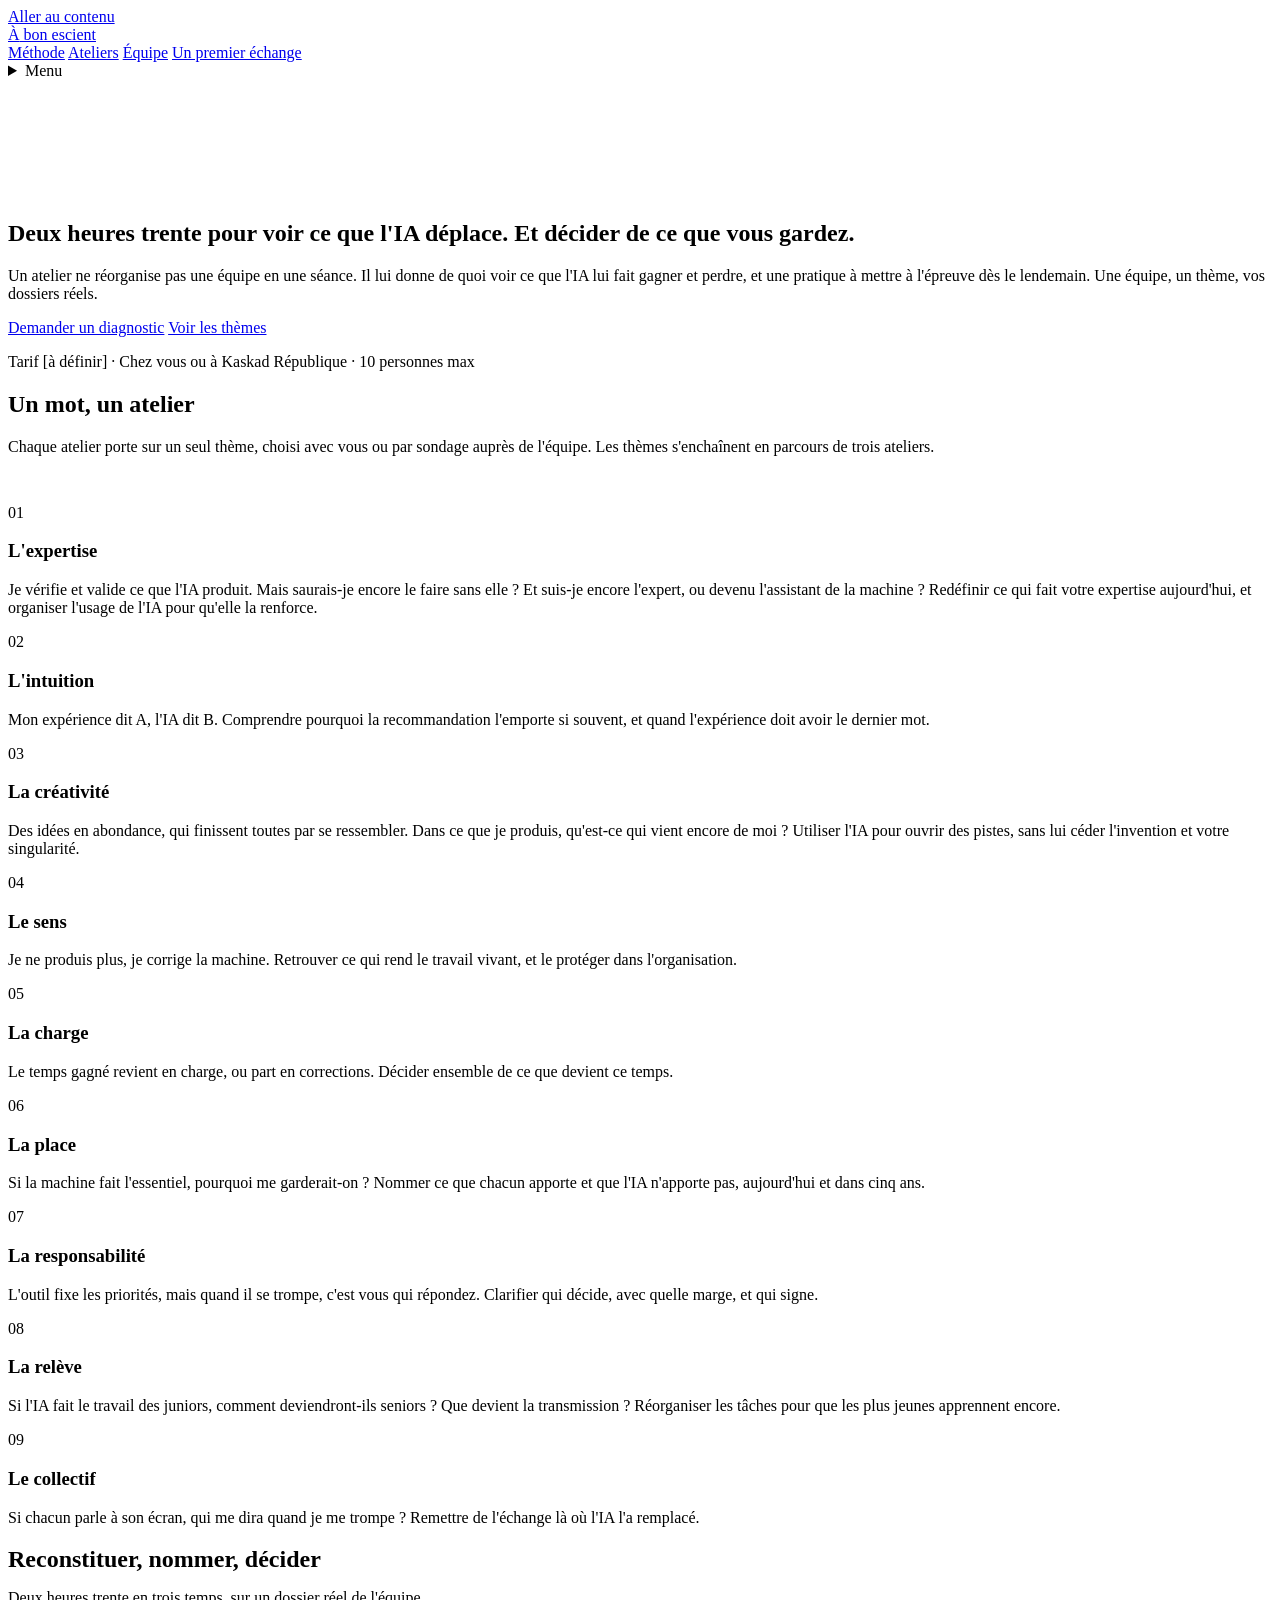
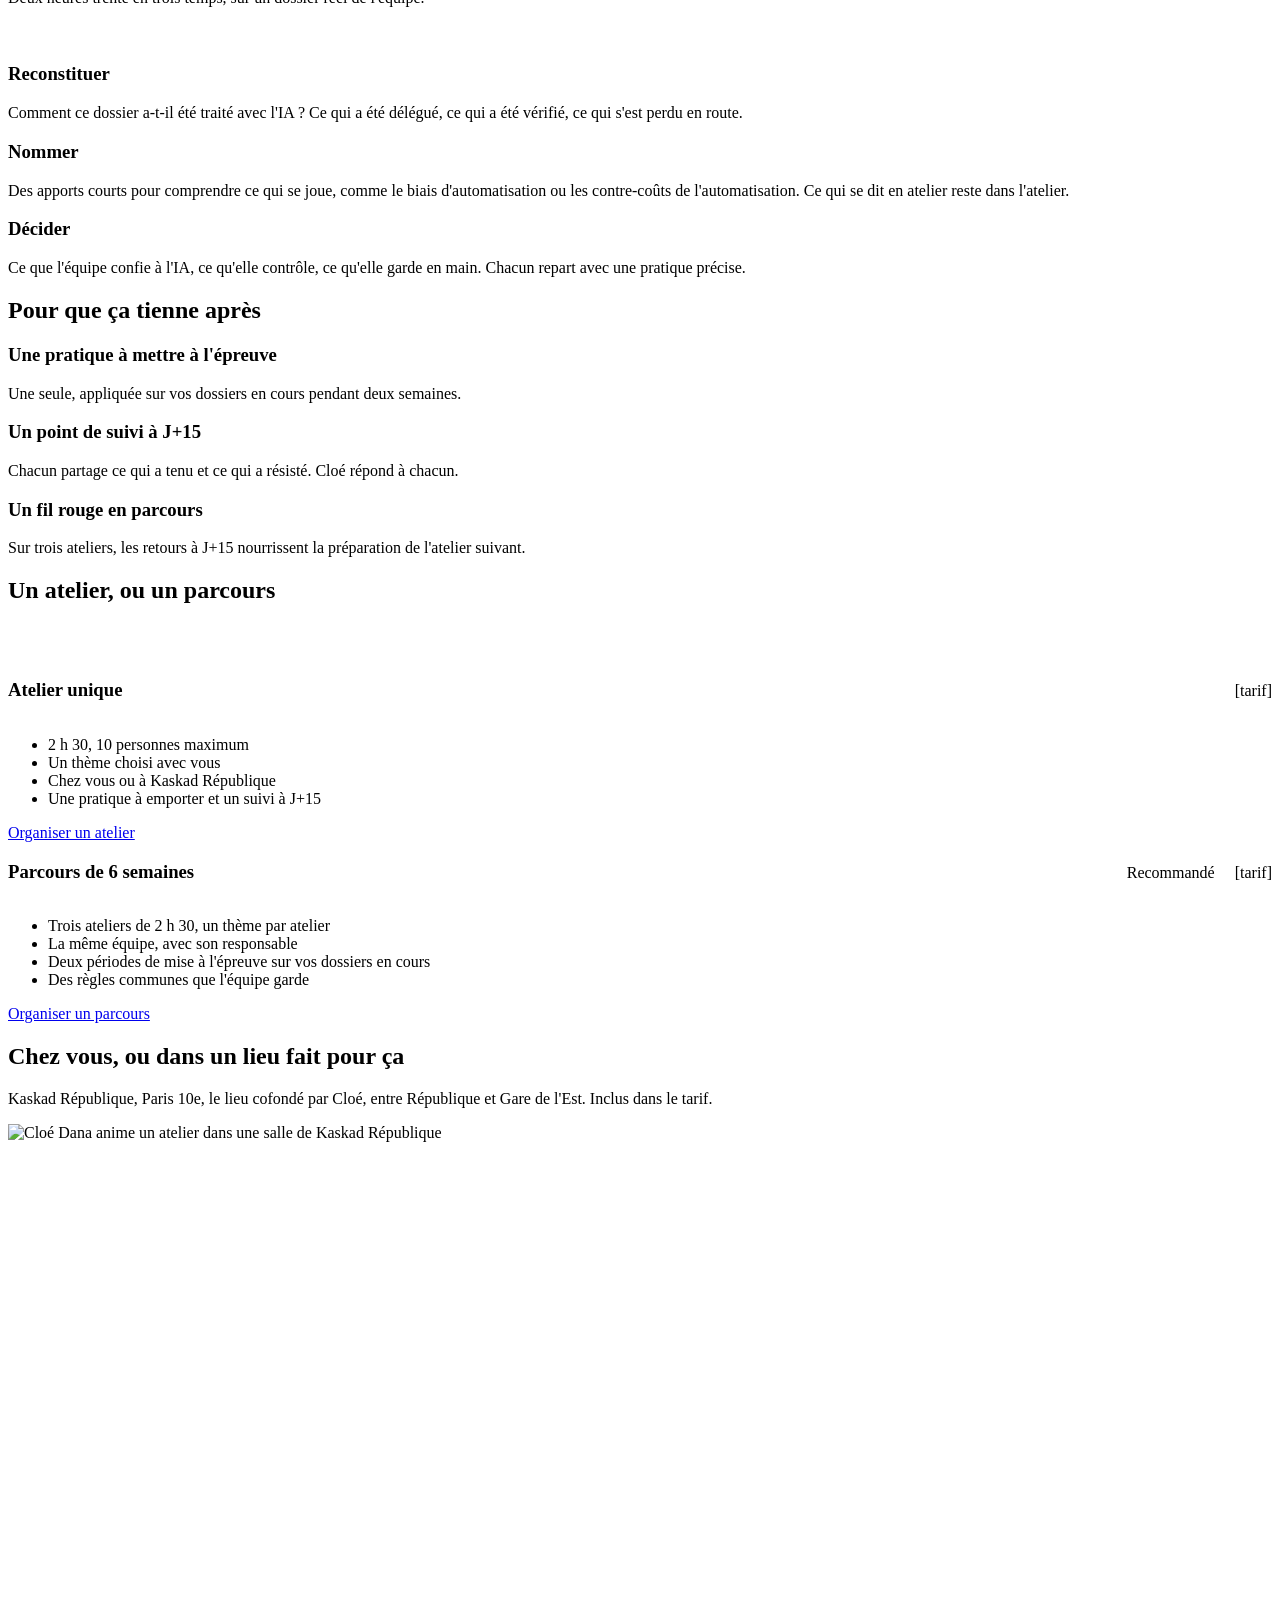
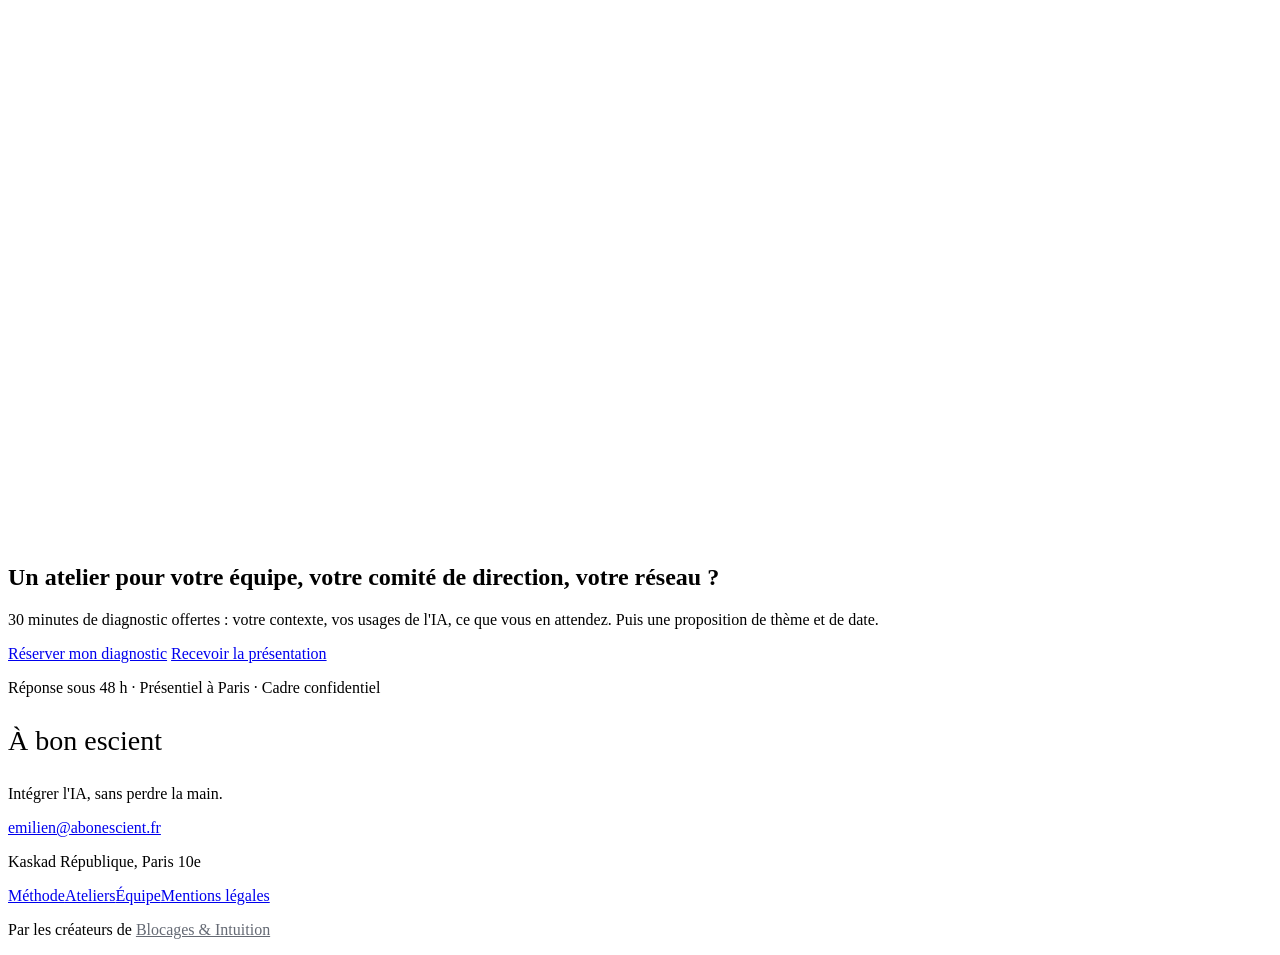
==== abonescient-site 2/ateliers.html @ 1562bb24 "Add files via upload" ====
<!doctype html>
<html lang="fr">
<head>
<meta charset="utf-8">
<meta name="viewport" content="width=device-width, initial-scale=1">
<title>Ateliers IA pour équipes · À bon escient</title>
<meta name="description" content="Ateliers de 2 h 30 pour voir ce que l'IA déplace dans le travail d'une équipe et décider de ce qu'elle garde. Neuf thèmes, en atelier unique ou en parcours de six semaines, à Paris.">
<link rel="canonical" href="https://abonescient.fr/ateliers">
<meta property="og:type" content="website">
<meta property="og:locale" content="fr_FR">
<meta property="og:site_name" content="À bon escient">
<meta property="og:title" content="Ateliers IA pour équipes · À bon escient">
<meta property="og:description" content="Ateliers de 2 h 30 pour voir ce que l'IA déplace dans le travail d'une équipe et décider de ce qu'elle garde. Neuf thèmes, en atelier unique ou en parcours de six semaines, à Paris.">
<meta property="og:url" content="https://abonescient.fr/ateliers">
<meta property="og:image" content="https://abonescient.fr/og.jpg">
<meta property="og:image:width" content="1200">
<meta property="og:image:height" content="630">
<meta name="twitter:card" content="summary_large_image">
<meta name="twitter:title" content="Ateliers IA pour équipes · À bon escient">
<meta name="twitter:description" content="Ateliers de 2 h 30 pour voir ce que l'IA déplace dans le travail d'une équipe et décider de ce qu'elle garde. Neuf thèmes, en atelier unique ou en parcours de six semaines, à Paris.">
<meta name="twitter:image" content="https://abonescient.fr/og.jpg">
<meta name="theme-color" content="#F4F1EA">
<link rel="icon" href="/favicon.svg" type="image/svg+xml">
<link rel="preload" href="/fonts/fraunces-latin-400-normal.woff2" as="font" type="font/woff2" crossorigin>
<link rel="stylesheet" href="/styles.css">
<script>if(!(window.matchMedia&&matchMedia('(prefers-reduced-motion: reduce)').matches)&&'IntersectionObserver' in window)document.documentElement.classList.add('js');</script>
<script src="/main.js" defer></script>
<!-- Google Analytics 4 : décommenter et remplacer G-XXXXXXX par l'ID [à définir]
<script async src="https://www.googletagmanager.com/gtag/js?id=G-XXXXXXX"></script>
<script>window.dataLayer=window.dataLayer||[];function gtag(){dataLayer.push(arguments);}gtag('js',new Date());gtag('config','G-XXXXXXX');</script>
-->
<script type="application/ld+json">
{
 "@context": "https://schema.org",
 "@graph": [
  {
   "@type": "Service",
   "name": "Accompagnement à l'intégration de l'IA pour dirigeants et équipes",
   "provider": {
    "@id": "https://abonescient.fr/#org"
   },
   "areaServed": "FR",
   "description": "Ateliers d'équipe et coaching individuel de dirigeants pour intégrer l'IA activité par activité, sans perdre expertise, jugement ni sens du travail.",
   "serviceType": "Accompagnement, ateliers, coaching de dirigeants"
  }
 ]
}
</script>
</head>
<body>
<a class="skip" href="#contenu">Aller au contenu</a>
<header class="nav">
<div class="w">
<a class="logo" href="/" aria-label="À bon escient, accueil"><span>À</span> bon escient</a>
<nav class="menu" aria-label="Navigation principale">
<a href="/methode">Méthode</a>
<a class="on" href="/ateliers" aria-current="page">Ateliers</a>
<a href="/equipe">Équipe</a>
<a class="btn" href="/contact">Un premier échange</a>
</nav>
<details class="burger">
<summary aria-label="Ouvrir le menu">Menu</summary>
<nav aria-label="Navigation mobile">
<a href="/methode">Méthode</a>
<a href="/ateliers">Ateliers</a>
<a href="/equipe">Équipe</a>
<a href="/contact">Un premier échange</a>
</nav>
</details>
</div>
</header>

<main id="contenu">

<section class="sec" style="padding-top: 120px">
<div class="w grid">
<div class="c9 stack" style="gap: 32px">
<h1 class="h1 rv">Deux heures trente pour voir ce que l'IA déplace. Et décider de ce que vous gardez.</h1>
<p class="chap rv" style="transition-delay: 80ms">Un atelier ne réorganise pas une équipe en une séance. Il lui donne de quoi voir ce que l'IA lui fait gagner et perdre, et une pratique à mettre à l'épreuve dès le lendemain. Une équipe, un thème, vos dossiers réels.</p>
<div class="btns rv" style="transition-delay: 160ms">
<a class="btn" href="/contact">Demander un diagnostic</a>
<a class="btn2" href="#themes">Voir les thèmes</a>
</div>
<p class="lab rv" style="transition-delay: 240ms">Tarif [à définir] · Chez vous ou à Kaskad République · 10 personnes max</p>
</div>
</div>
</section>

<section class="sec" id="themes" style="padding-top: 0">
<div class="w">
<div class="grid" style="margin-bottom: 48px">
<div class="c5"><h2 class="h2 rv">Un mot, un atelier</h2></div>
<div class="c7"><p class="rv">Chaque atelier porte sur un seul thème, choisi avec vous ou par sondage auprès de l'équipe. Les thèmes s'enchaînent en parcours de trois ateliers.</p></div>
</div>
<div>
<div class="theme rv"><div class="num">01</div><h3 class="h3">L'expertise</h3><p>Je vérifie et valide ce que l'IA produit. Mais saurais-je encore le faire sans elle ? Et suis-je encore l'expert, ou devenu l'assistant de la machine ? Redéfinir ce qui fait votre expertise aujourd'hui, et organiser l'usage de l'IA pour qu'elle la renforce.</p></div>
<div class="theme rv"><div class="num">02</div><h3 class="h3">L'intuition</h3><p>Mon expérience dit A, l'IA dit B. Comprendre pourquoi la recommandation l'emporte si souvent, et quand l'expérience doit avoir le dernier mot.</p></div>
<div class="theme rv"><div class="num">03</div><h3 class="h3">La créativité</h3><p>Des idées en abondance, qui finissent toutes par se ressembler. Dans ce que je produis, qu'est-ce qui vient encore de moi ? Utiliser l'IA pour ouvrir des pistes, sans lui céder l'invention et votre singularité.</p></div>
<div class="theme rv"><div class="num">04</div><h3 class="h3">Le sens</h3><p>Je ne produis plus, je corrige la machine. Retrouver ce qui rend le travail vivant, et le protéger dans l'organisation.</p></div>
<div class="theme rv"><div class="num">05</div><h3 class="h3">La charge</h3><p>Le temps gagné revient en charge, ou part en corrections. Décider ensemble de ce que devient ce temps.</p></div>
<div class="theme rv"><div class="num">06</div><h3 class="h3">La place</h3><p>Si la machine fait l'essentiel, pourquoi me garderait-on ? Nommer ce que chacun apporte et que l'IA n'apporte pas, aujourd'hui et dans cinq ans.</p></div>
<div class="theme rv"><div class="num">07</div><h3 class="h3">La responsabilité</h3><p>L'outil fixe les priorités, mais quand il se trompe, c'est vous qui répondez. Clarifier qui décide, avec quelle marge, et qui signe.</p></div>
<div class="theme rv"><div class="num">08</div><h3 class="h3">La relève</h3><p>Si l'IA fait le travail des juniors, comment deviendront-ils seniors ? Que devient la transmission ? Réorganiser les tâches pour que les plus jeunes apprennent encore.</p></div>
<div class="theme rv"><div class="num">09</div><h3 class="h3">Le collectif</h3><p>Si chacun parle à son écran, qui me dira quand je me trompe ? Remettre de l'échange là où l'IA l'a remplacé.</p></div>
</div>
</div>
</section>

<section class="sec" style="padding-top: 0">
<div class="w">
<h2 class="h2 rv" style="margin-bottom: 16px">Reconstituer, nommer, décider</h2>
<p class="chap rv" style="margin-bottom: 56px">Deux heures trente en trois temps, sur un dossier réel de l'équipe.</p>
<div class="cols3">
<div class="stack rv" style="gap: 16px"><h3 class="h3">Reconstituer</h3><p>Comment ce dossier a-t-il été traité avec l'IA ? Ce qui a été délégué, ce qui a été vérifié, ce qui s'est perdu en route.</p></div>
<div class="stack rv" style="gap: 16px; transition-delay: 80ms"><h3 class="h3">Nommer</h3><p>Des apports courts pour comprendre ce qui se joue, comme le biais d'automatisation ou les contre-coûts de l'automatisation. Ce qui se dit en atelier reste dans l'atelier.</p></div>
<div class="stack rv" style="gap: 16px; transition-delay: 160ms"><h3 class="h3">Décider</h3><p>Ce que l'équipe confie à l'IA, ce qu'elle contrôle, ce qu'elle garde en main. Chacun repart avec une pratique précise.</p></div>
</div>
</div>
</section>

<section class="sec" style="padding-top: 0">
<div class="w grid">
<div class="c4"><h2 class="h2 rv">Pour que ça tienne après</h2></div>
<div class="c8">
<div class="row t rv" style="grid-template-columns: 260px minmax(0,1fr)"><h3 class="h3">Une pratique à mettre à l'épreuve</h3><p>Une seule, appliquée sur vos dossiers en cours pendant deux semaines.</p></div>
<div class="row t rv" style="grid-template-columns: 260px minmax(0,1fr); transition-delay: 80ms"><h3 class="h3">Un point de suivi à J+15</h3><p>Chacun partage ce qui a tenu et ce qui a résisté. Cloé répond à chacun.</p></div>
<div class="row t rv" style="grid-template-columns: 260px minmax(0,1fr); transition-delay: 160ms"><h3 class="h3">Un fil rouge en parcours</h3><p>Sur trois ateliers, les retours à J+15 nourrissent la préparation de l'atelier suivant.</p></div>
</div>
</div>
</section>

<section class="sec" style="padding-top: 0">
<div class="w">
<h2 class="h2 rv" style="margin-bottom: 56px">Un atelier, ou un parcours</h2>
<div class="vsplit">
<div class="offer stack rv">
<div style="display: flex; justify-content: space-between; align-items: baseline; gap: 16px; flex-wrap: wrap"><h3 class="h3">Atelier unique</h3><p class="lab">[tarif]</p></div>
<ul>
<li>2 h 30, 10 personnes maximum</li>
<li>Un thème choisi avec vous</li>
<li>Chez vous ou à Kaskad République</li>
<li>Une pratique à emporter et un suivi à J+15</li>
</ul>
<div><a class="btn2" href="/contact">Organiser un atelier</a></div>
</div>
<div class="vline"></div>
<div class="offer stack rv" style="transition-delay: 80ms">
<div style="display: flex; justify-content: space-between; align-items: baseline; gap: 16px; flex-wrap: wrap"><h3 class="h3">Parcours de 6 semaines</h3><div style="display: flex; gap: 20px; align-items: baseline"><span class="reco">Recommandé</span><p class="lab">[tarif]</p></div></div>
<ul>
<li>Trois ateliers de 2 h 30, un thème par atelier</li>
<li>La même équipe, avec son responsable</li>
<li>Deux périodes de mise à l'épreuve sur vos dossiers en cours</li>
<li>Des règles communes que l'équipe garde</li>
</ul>
<div><a class="btn" href="/contact">Organiser un parcours</a></div>
</div>
</div>
</div>
</section>

<section class="sec" style="padding-top: 0">
<div class="w grid" style="align-items: center">
<div class="c5 stack">
<h2 class="h2 rv">Chez vous, ou dans un lieu fait pour ça</h2>
<p class="rv">Kaskad République, Paris 10e, le lieu cofondé par Cloé, entre République et Gare de l'Est. Inclus dans le tarif.</p>
</div>
<div class="c7"><img class="ph rv" src="/photos/atelier-cloe-22.jpg" alt="Cloé Dana anime un atelier dans une salle de Kaskad République" width="1020" height="1360" loading="lazy" style="display: block; object-fit: cover; height: auto; aspect-ratio: 1 / 1; object-position: 50% 62%"></div>
</div>
</section>

<section class="sec cta">
<div class="w grid">
<div class="c8 stack">
<h2 class="h2 rv">Un atelier pour votre équipe, votre comité de direction, votre réseau ?</h2>
<p class="rv">30 minutes de diagnostic offertes : votre contexte, vos usages de l'IA, ce que vous en attendez. Puis une proposition de thème et de date.</p>
<div class="btns rv">
<a class="btn" href="[URL de prise de rendez-vous, Google Calendar]">Réserver mon diagnostic</a>
<a class="btn2" href="mailto:emilien@abonescient.fr?subject=Pr%C3%A9sentation%20%C3%80%20bon%20escient">Recevoir la présentation</a>
</div>
<p class="lab">Réponse sous 48 h · Présentiel à Paris · Cadre confidentiel</p>
</div>
</div>
</section>

</main>

<footer class="foot">
<div class="w grid">
<div class="c5 stack" style="gap: 8px">
<p class="logo" style="font-size: 28px" aria-hidden="false"><span>À</span> bon escient</p>
<p class="small">Intégrer l'IA, sans perdre la main.</p>
</div>
<div class="c7 stack" style="gap: 16px">
<p><a href="mailto:emilien@abonescient.fr">emilien@abonescient.fr</a></p>
<p class="small">Kaskad République, Paris 10e</p>
<nav class="flinks" aria-label="Pied de page"><a href="/methode">Méthode</a><a href="/ateliers">Ateliers</a><a href="/equipe">Équipe</a><a href="/mentions-legales">Mentions légales</a></nav>
<p class="lab" style="margin-top: 16px">Par les créateurs de <a href="https://amarecherche.fr" style="color: #656A74">Blocages &amp; Intuition</a></p>
</div>
</div>
</footer>
</body>
</html>
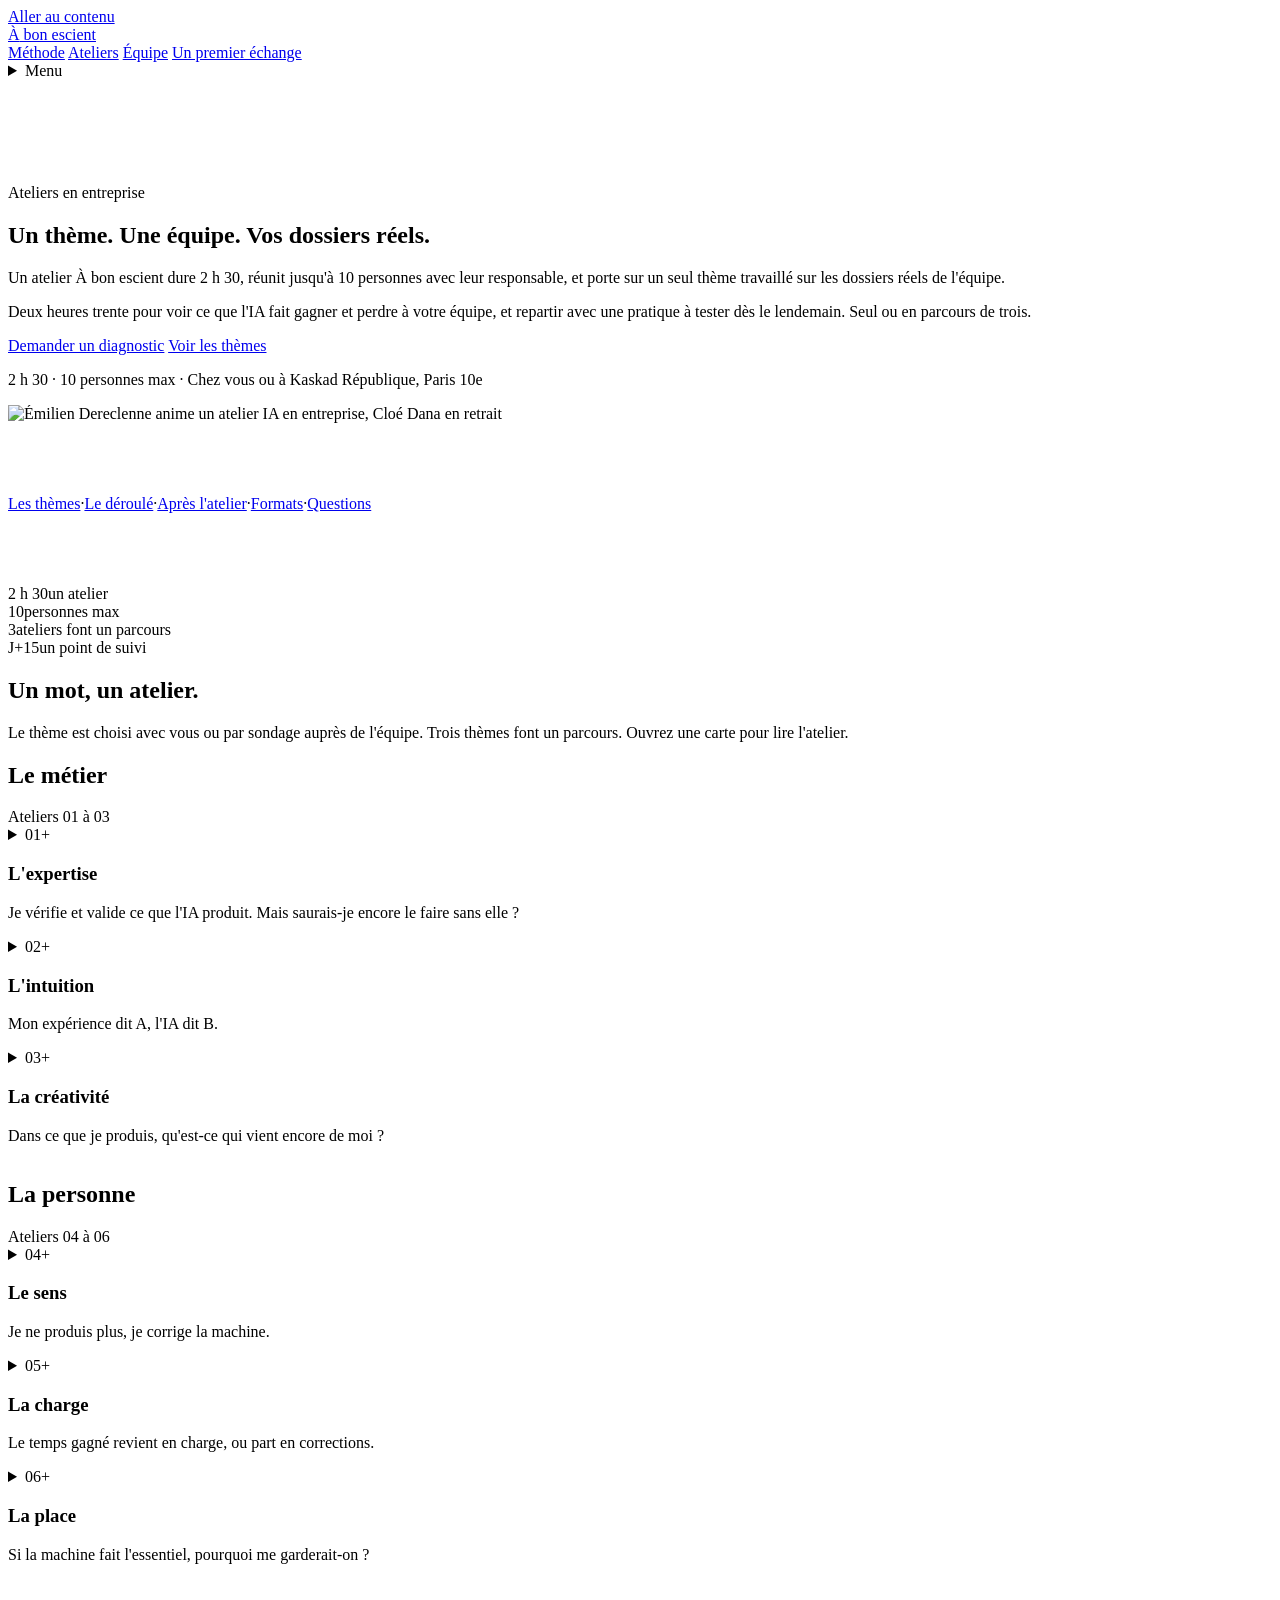
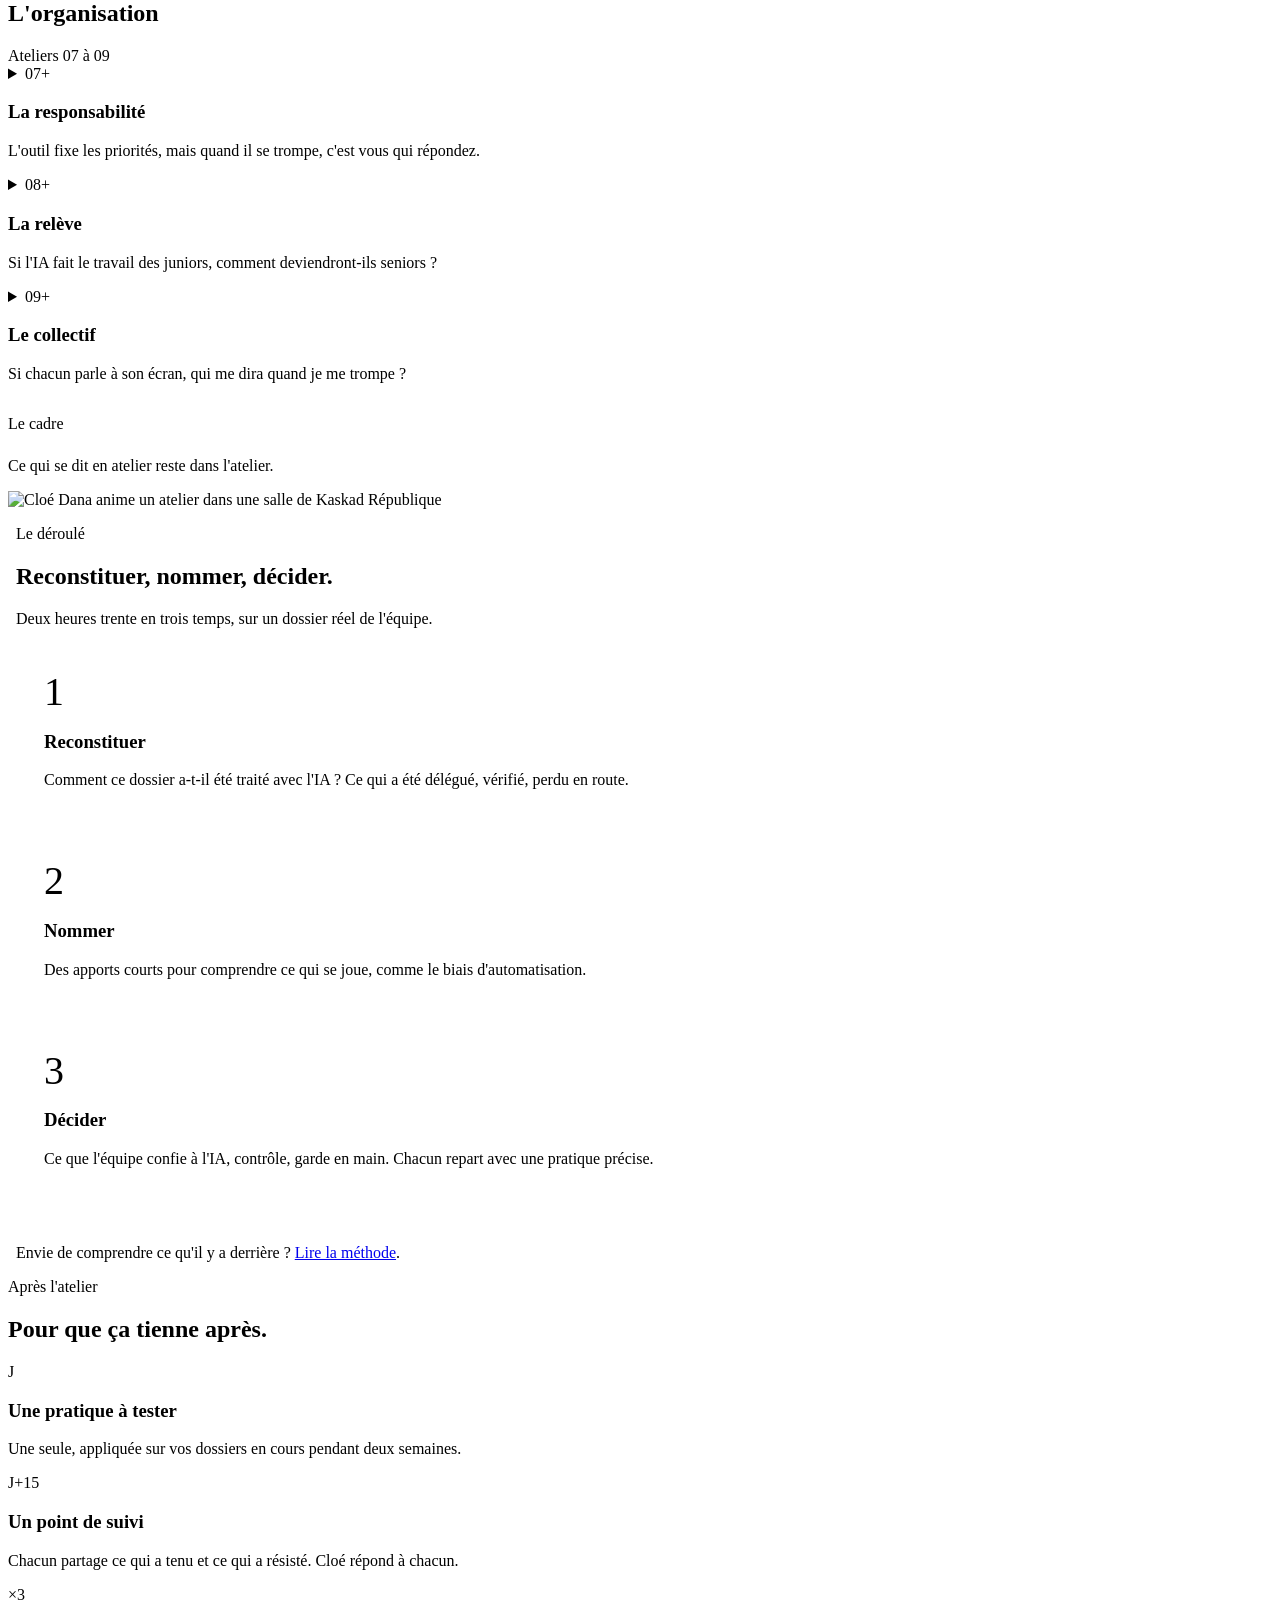
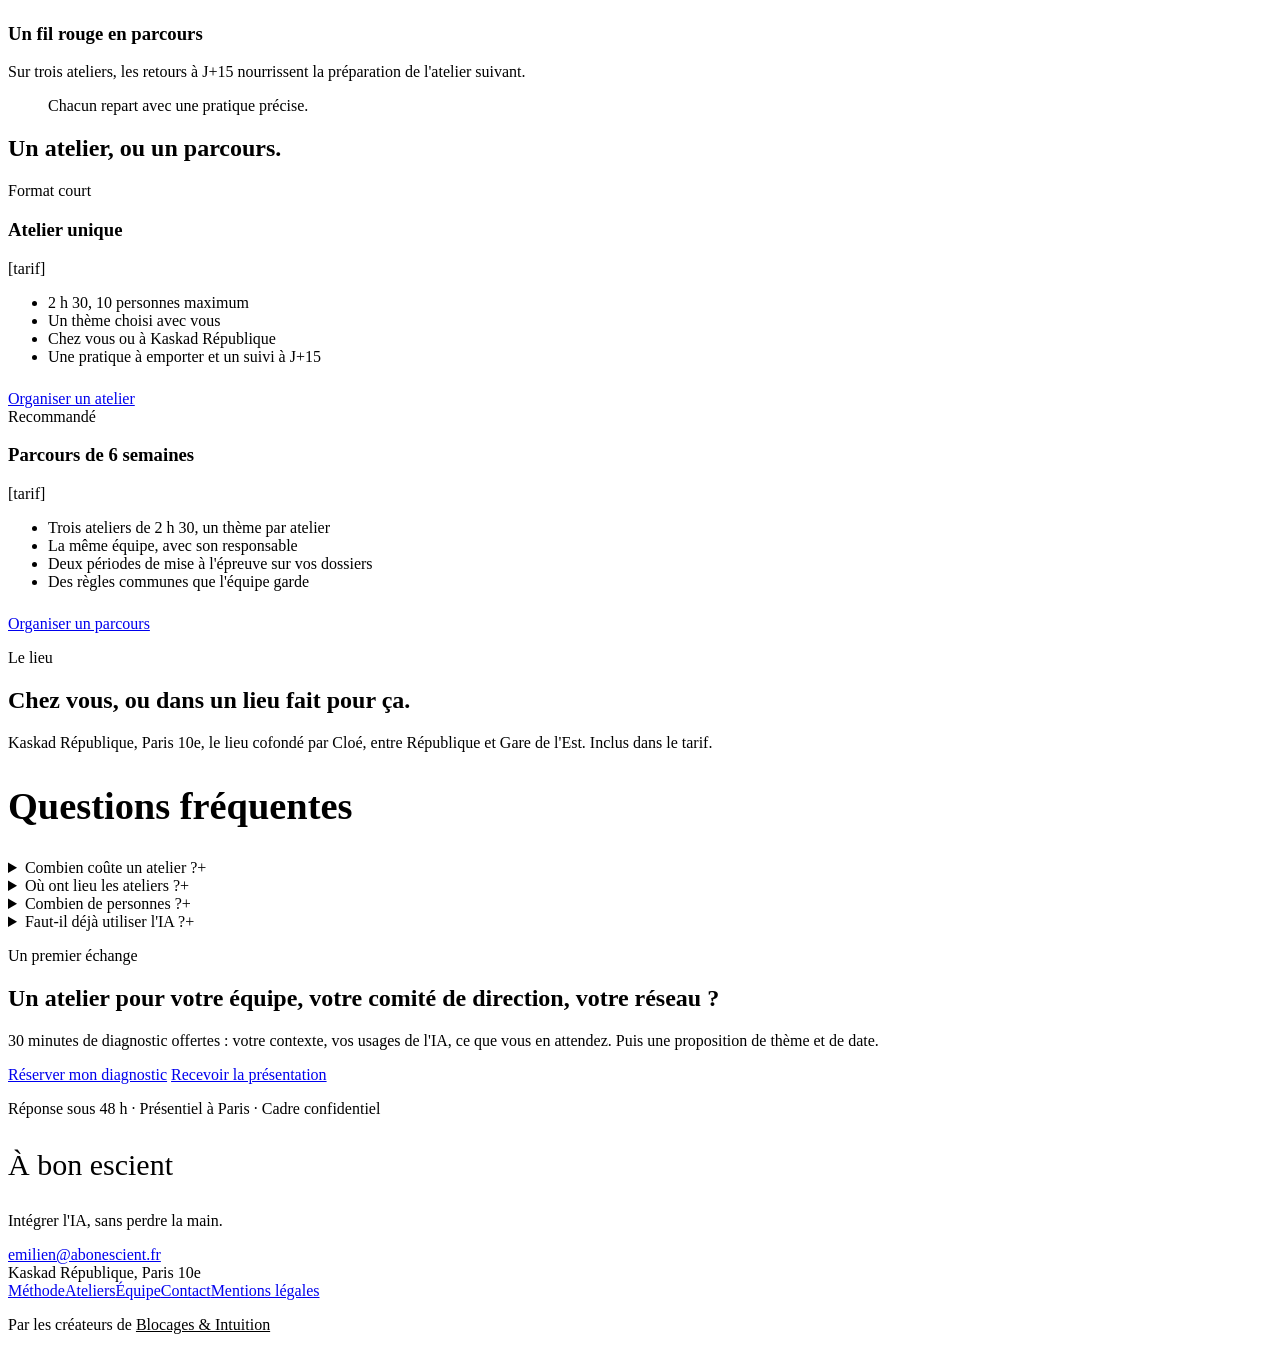
==== commit 20a3dde5: "Add files via upload" ====
--- a/abonescient-site 2/ateliers.html
+++ b/abonescient-site 2/ateliers.html
@@ -3,29 +3,31 @@
 <head>
 <meta charset="utf-8">
 <meta name="viewport" content="width=device-width, initial-scale=1">
-<title>Ateliers IA pour équipes · À bon escient</title>
-<meta name="description" content="Ateliers de 2 h 30 pour voir ce que l'IA déplace dans le travail d'une équipe et décider de ce qu'elle garde. Neuf thèmes, en atelier unique ou en parcours de six semaines, à Paris.">
+<title>Ateliers IA en entreprise : expertise, sens, transmission · À bon escient</title>
+<meta name="description" content="Neuf ateliers de 2 h 30 sur vos dossiers réels pour décider ce que votre équipe confie à l'IA et ce qu'elle garde. À Paris ou dans vos locaux.">
 <link rel="canonical" href="https://abonescient.fr/ateliers">
 <meta property="og:type" content="website">
 <meta property="og:locale" content="fr_FR">
 <meta property="og:site_name" content="À bon escient">
-<meta property="og:title" content="Ateliers IA pour équipes · À bon escient">
-<meta property="og:description" content="Ateliers de 2 h 30 pour voir ce que l'IA déplace dans le travail d'une équipe et décider de ce qu'elle garde. Neuf thèmes, en atelier unique ou en parcours de six semaines, à Paris.">
+<meta property="og:title" content="Ateliers IA en entreprise : expertise, sens, transmission · À bon escient">
+<meta property="og:description" content="Neuf ateliers de 2 h 30 sur vos dossiers réels pour décider ce que votre équipe confie à l'IA et ce qu'elle garde. À Paris ou dans vos locaux.">
 <meta property="og:url" content="https://abonescient.fr/ateliers">
 <meta property="og:image" content="https://abonescient.fr/og.jpg">
 <meta property="og:image:width" content="1200">
 <meta property="og:image:height" content="630">
 <meta name="twitter:card" content="summary_large_image">
-<meta name="twitter:title" content="Ateliers IA pour équipes · À bon escient">
-<meta name="twitter:description" content="Ateliers de 2 h 30 pour voir ce que l'IA déplace dans le travail d'une équipe et décider de ce qu'elle garde. Neuf thèmes, en atelier unique ou en parcours de six semaines, à Paris.">
+<meta name="twitter:title" content="Ateliers IA en entreprise : expertise, sens, transmission · À bon escient">
+<meta name="twitter:description" content="Neuf ateliers de 2 h 30 sur vos dossiers réels pour décider ce que votre équipe confie à l'IA et ce qu'elle garde. À Paris ou dans vos locaux.">
 <meta name="twitter:image" content="https://abonescient.fr/og.jpg">
 <meta name="theme-color" content="#F4F1EA">
 <link rel="icon" href="/favicon.svg" type="image/svg+xml">
-<link rel="preload" href="/fonts/fraunces-latin-400-normal.woff2" as="font" type="font/woff2" crossorigin>
+<link rel="preload" href="/fonts/newsreader-latin-opsz-normal.woff2" as="font" type="font/woff2" crossorigin>
+<link rel="preload" href="/fonts/dm-sans-latin-400-normal.woff2" as="font" type="font/woff2" crossorigin>
+<link rel="preload" as="image" href="/photos/atelier-emilien-19.webp" type="image/webp">
 <link rel="stylesheet" href="/styles.css">
 <script>if(!(window.matchMedia&&matchMedia('(prefers-reduced-motion: reduce)').matches)&&'IntersectionObserver' in window)document.documentElement.classList.add('js');</script>
 <script src="/main.js" defer></script>
-<!-- Google Analytics 4 : décommenter et remplacer G-XXXXXXX par l'ID [à définir]
+<!-- Google Analytics 4 : décommenter et remplacer G-XXXXXXX par l'ID [à fournir]
 <script async src="https://www.googletagmanager.com/gtag/js?id=G-XXXXXXX"></script>
 <script>window.dataLayer=window.dataLayer||[];function gtag(){dataLayer.push(arguments);}gtag('js',new Date());gtag('config','G-XXXXXXX');</script>
 -->
@@ -35,13 +37,70 @@
  "@graph": [
   {
    "@type": "Service",
-   "name": "Accompagnement à l'intégration de l'IA pour dirigeants et équipes",
+   "name": "Atelier unique",
+   "serviceType": "Atelier IA en entreprise",
+   "description": "Un atelier de 2 h 30, 10 personnes maximum, un thème choisi avec vous, une pratique à emporter et un suivi à J+15.",
    "provider": {
     "@id": "https://abonescient.fr/#org"
    },
-   "areaServed": "FR",
-   "description": "Ateliers d'équipe et coaching individuel de dirigeants pour intégrer l'IA activité par activité, sans perdre expertise, jugement ni sens du travail.",
-   "serviceType": "Accompagnement, ateliers, coaching de dirigeants"
+   "areaServed": "Paris, France",
+   "offers": {
+    "@type": "Offer",
+    "availability": "https://schema.org/InStock",
+    "url": "https://abonescient.fr/contact"
+   }
+  },
+  {
+   "@type": "Service",
+   "name": "Parcours de 6 semaines",
+   "serviceType": "Atelier IA en entreprise",
+   "description": "Trois ateliers de 2 h 30 avec la même équipe et son responsable, deux périodes de mise à l'épreuve et des règles communes.",
+   "provider": {
+    "@id": "https://abonescient.fr/#org"
+   },
+   "areaServed": "Paris, France",
+   "offers": {
+    "@type": "Offer",
+    "availability": "https://schema.org/InStock",
+    "url": "https://abonescient.fr/contact"
+   }
+  },
+  {
+   "@type": "FAQPage",
+   "mainEntity": [
+    {
+     "@type": "Question",
+     "name": "Combien coûte un atelier ?",
+     "acceptedAnswer": {
+      "@type": "Answer",
+      "text": "Le tarif dépend du format, atelier unique ou parcours de six semaines. Il vous est communiqué après les 30 minutes de diagnostic offertes."
+     }
+    },
+    {
+     "@type": "Question",
+     "name": "Où ont lieu les ateliers ?",
+     "acceptedAnswer": {
+      "@type": "Answer",
+      "text": "Chez vous, ou à Kaskad République, Paris 10e, entre République et Gare de l'Est. Le lieu est inclus dans le tarif."
+     }
+    },
+    {
+     "@type": "Question",
+     "name": "Combien de personnes ?",
+     "acceptedAnswer": {
+      "@type": "Answer",
+      "text": "De 6 à 10 personnes, avec leur responsable."
+     }
+    },
+    {
+     "@type": "Question",
+     "name": "Faut-il déjà utiliser l'IA ?",
+     "acceptedAnswer": {
+      "@type": "Answer",
+      "text": "Non. Nous partons de vos usages tels qu'ils sont."
+     }
+    }
+   ]
   }
  ]
 }
@@ -54,7 +113,7 @@
 <a class="logo" href="/" aria-label="À bon escient, accueil"><span>À</span> bon escient</a>
 <nav class="menu" aria-label="Navigation principale">
 <a href="/methode">Méthode</a>
-<a class="on" href="/ateliers" aria-current="page">Ateliers</a>
+<a class="on" aria-current="page" href="/ateliers">Ateliers</a>
 <a href="/equipe">Équipe</a>
 <a class="btn" href="/contact">Un premier échange</a>
 </nav>
@@ -69,132 +128,186 @@
 </details>
 </div>
 </header>
-
 <main id="contenu">
-
-<section class="sec" style="padding-top: 120px">
-<div class="w grid">
-<div class="c9 stack" style="gap: 32px">
-<h1 class="h1 rv">Deux heures trente pour voir ce que l'IA déplace. Et décider de ce que vous gardez.</h1>
-<p class="chap rv" style="transition-delay: 80ms">Un atelier ne réorganise pas une équipe en une séance. Il lui donne de quoi voir ce que l'IA lui fait gagner et perdre, et une pratique à mettre à l'épreuve dès le lendemain. Une équipe, un thème, vos dossiers réels.</p>
-<div class="btns rv" style="transition-delay: 160ms">
+<section class="sec" style="padding-top: 88px; padding-bottom: 72px">
+<div class="w grid" style="align-items: center">
+<div class="c6 stack">
+<p class="lab rv">Ateliers en entreprise</p>
+<h1 class="h1 rv">Un thème. Une équipe. Vos dossiers réels.</h1>
+<p class="answer rv read">Un atelier À bon escient dure 2 h 30, réunit jusqu'à 10 personnes avec leur responsable, et porte sur un seul thème travaillé sur les dossiers réels de l'équipe.</p>
+<p class="rv read">Deux heures trente pour voir ce que l'IA fait gagner et perdre à votre équipe, et repartir avec une pratique à tester dès le lendemain. Seul ou en parcours de trois.</p>
+<div class="btns rv" style="margin-top: 8px">
 <a class="btn" href="/contact">Demander un diagnostic</a>
 <a class="btn2" href="#themes">Voir les thèmes</a>
 </div>
-<p class="lab rv" style="transition-delay: 240ms">Tarif [à définir] · Chez vous ou à Kaskad République · 10 personnes max</p>
-</div>
-</div>
-</section>
-
-<section class="sec" id="themes" style="padding-top: 0">
-<div class="w">
-<div class="grid" style="margin-bottom: 48px">
-<div class="c5"><h2 class="h2 rv">Un mot, un atelier</h2></div>
-<div class="c7"><p class="rv">Chaque atelier porte sur un seul thème, choisi avec vous ou par sondage auprès de l'équipe. Les thèmes s'enchaînent en parcours de trois ateliers.</p></div>
-</div>
-<div>
-<div class="theme rv"><div class="num">01</div><h3 class="h3">L'expertise</h3><p>Je vérifie et valide ce que l'IA produit. Mais saurais-je encore le faire sans elle ? Et suis-je encore l'expert, ou devenu l'assistant de la machine ? Redéfinir ce qui fait votre expertise aujourd'hui, et organiser l'usage de l'IA pour qu'elle la renforce.</p></div>
-<div class="theme rv"><div class="num">02</div><h3 class="h3">L'intuition</h3><p>Mon expérience dit A, l'IA dit B. Comprendre pourquoi la recommandation l'emporte si souvent, et quand l'expérience doit avoir le dernier mot.</p></div>
-<div class="theme rv"><div class="num">03</div><h3 class="h3">La créativité</h3><p>Des idées en abondance, qui finissent toutes par se ressembler. Dans ce que je produis, qu'est-ce qui vient encore de moi ? Utiliser l'IA pour ouvrir des pistes, sans lui céder l'invention et votre singularité.</p></div>
-<div class="theme rv"><div class="num">04</div><h3 class="h3">Le sens</h3><p>Je ne produis plus, je corrige la machine. Retrouver ce qui rend le travail vivant, et le protéger dans l'organisation.</p></div>
-<div class="theme rv"><div class="num">05</div><h3 class="h3">La charge</h3><p>Le temps gagné revient en charge, ou part en corrections. Décider ensemble de ce que devient ce temps.</p></div>
-<div class="theme rv"><div class="num">06</div><h3 class="h3">La place</h3><p>Si la machine fait l'essentiel, pourquoi me garderait-on ? Nommer ce que chacun apporte et que l'IA n'apporte pas, aujourd'hui et dans cinq ans.</p></div>
-<div class="theme rv"><div class="num">07</div><h3 class="h3">La responsabilité</h3><p>L'outil fixe les priorités, mais quand il se trompe, c'est vous qui répondez. Clarifier qui décide, avec quelle marge, et qui signe.</p></div>
-<div class="theme rv"><div class="num">08</div><h3 class="h3">La relève</h3><p>Si l'IA fait le travail des juniors, comment deviendront-ils seniors ? Que devient la transmission ? Réorganiser les tâches pour que les plus jeunes apprennent encore.</p></div>
-<div class="theme rv"><div class="num">09</div><h3 class="h3">Le collectif</h3><p>Si chacun parle à son écran, qui me dira quand je me trompe ? Remettre de l'échange là où l'IA l'a remplacé.</p></div>
-</div>
-</div>
-</section>
-
-<section class="sec" style="padding-top: 0">
-<div class="w">
-<h2 class="h2 rv" style="margin-bottom: 16px">Reconstituer, nommer, décider</h2>
-<p class="chap rv" style="margin-bottom: 56px">Deux heures trente en trois temps, sur un dossier réel de l'équipe.</p>
-<div class="cols3">
-<div class="stack rv" style="gap: 16px"><h3 class="h3">Reconstituer</h3><p>Comment ce dossier a-t-il été traité avec l'IA ? Ce qui a été délégué, ce qui a été vérifié, ce qui s'est perdu en route.</p></div>
-<div class="stack rv" style="gap: 16px; transition-delay: 80ms"><h3 class="h3">Nommer</h3><p>Des apports courts pour comprendre ce qui se joue, comme le biais d'automatisation ou les contre-coûts de l'automatisation. Ce qui se dit en atelier reste dans l'atelier.</p></div>
-<div class="stack rv" style="gap: 16px; transition-delay: 160ms"><h3 class="h3">Décider</h3><p>Ce que l'équipe confie à l'IA, ce qu'elle contrôle, ce qu'elle garde en main. Chacun repart avec une pratique précise.</p></div>
-</div>
-</div>
-</section>
-
-<section class="sec" style="padding-top: 0">
-<div class="w grid">
-<div class="c4"><h2 class="h2 rv">Pour que ça tienne après</h2></div>
+<p class="lab rv">2 h 30 · 10 personnes max · Chez vous ou à Kaskad République, Paris 10e</p>
+</div>
+<div class="g8-5 rv"><picture class="ph r45"><source srcset="/photos/atelier-emilien-19.webp" type="image/webp"><img src="/photos/atelier-emilien-19.jpg" alt="Émilien Dereclenne anime un atelier IA en entreprise, Cloé Dana en retrait" width="1020" height="1360" fetchpriority="high" decoding="async" style="object-position: 72% 50%"></picture></div>
+</div>
+</section>
+
+<nav class="toc" aria-label="Sommaire de la page">
+<div class="w">
+<a href="#themes">Les thèmes</a><span class="dot" aria-hidden="true">·</span><a href="#deroule">Le déroulé</a><span class="dot" aria-hidden="true">·</span><a href="#apres">Après l'atelier</a><span class="dot" aria-hidden="true">·</span><a href="#formats">Formats</a><span class="dot" aria-hidden="true">·</span><a href="#questions">Questions</a>
+</div>
+</nav>
+
+<section class="sec" style="padding-top: 72px; padding-bottom: 0">
+<div class="w">
+<div class="stats" data-stagger>
+<div class="stat"><span class="n">2 h 30</span><span class="lab">un atelier</span></div>
+<div class="stat"><span class="n">10</span><span class="lab">personnes max</span></div>
+<div class="stat"><span class="n">3</span><span class="lab">ateliers font un parcours</span></div>
+<div class="stat"><span class="n">J+15</span><span class="lab">un point de suivi</span></div>
+</div>
+</div>
+</section>
+
+<section class="sec" id="themes">
+<div class="w">
+<div class="sec-head">
+<h2 class="h2 rv">Un mot, un atelier.</h2>
+<p class="rv">Le thème est choisi avec vous ou par sondage auprès de l'équipe. Trois thèmes font un parcours. Ouvrez une carte pour lire l'atelier.</p>
+</div>
+
+<div class="fam">
+<div class="fam-head"><h2 class="h2">Le métier</h2><span class="lab">Ateliers 01 à 03</span></div>
+<div class="cards three" data-stagger>
+<details class="theme"><summary><span class="top"><span class="lab">01</span><span class="plus" aria-hidden="true">+</span></span><h3 class="h3">L'expertise</h3><p class="q">Je vérifie et valide ce que l'IA produit. Mais saurais-je encore le faire sans elle ?</p></summary><div class="more"><p>Et suis-je encore l'expert, ou devenu l'assistant de la machine ? Redéfinir ce qui fait votre expertise aujourd'hui, et organiser l'usage de l'IA pour qu'elle la renforce.</p></div></details>
+<details class="theme"><summary><span class="top"><span class="lab">02</span><span class="plus" aria-hidden="true">+</span></span><h3 class="h3">L'intuition</h3><p class="q">Mon expérience dit A, l'IA dit B.</p></summary><div class="more"><p>Comprendre pourquoi la recommandation l'emporte si souvent, et quand l'expérience doit avoir le dernier mot.</p></div></details>
+<details class="theme"><summary><span class="top"><span class="lab">03</span><span class="plus" aria-hidden="true">+</span></span><h3 class="h3">La créativité</h3><p class="q">Dans ce que je produis, qu'est-ce qui vient encore de moi ?</p></summary><div class="more"><p>Des idées en abondance, qui finissent toutes par se ressembler. Utiliser l'IA pour ouvrir des pistes, sans lui céder l'invention et votre singularité.</p></div></details>
+</div>
+</div>
+
+<div class="fam">
+<div class="fam-head"><h2 class="h2">La personne</h2><span class="lab">Ateliers 04 à 06</span></div>
+<div class="cards three" data-stagger>
+<details class="theme"><summary><span class="top"><span class="lab">04</span><span class="plus" aria-hidden="true">+</span></span><h3 class="h3">Le sens</h3><p class="q">Je ne produis plus, je corrige la machine.</p></summary><div class="more"><p>Retrouver ce qui rend le travail vivant, et le protéger dans l'organisation.</p></div></details>
+<details class="theme"><summary><span class="top"><span class="lab">05</span><span class="plus" aria-hidden="true">+</span></span><h3 class="h3">La charge</h3><p class="q">Le temps gagné revient en charge, ou part en corrections.</p></summary><div class="more"><p>Décider ensemble de ce que devient ce temps.</p></div></details>
+<details class="theme"><summary><span class="top"><span class="lab">06</span><span class="plus" aria-hidden="true">+</span></span><h3 class="h3">La place</h3><p class="q">Si la machine fait l'essentiel, pourquoi me garderait-on ?</p></summary><div class="more"><p>Nommer ce que chacun apporte et que l'IA n'apporte pas, aujourd'hui et dans cinq ans.</p></div></details>
+</div>
+</div>
+
+<div class="fam">
+<div class="fam-head"><h2 class="h2">L'organisation</h2><span class="lab">Ateliers 07 à 09</span></div>
+<div class="cards three" data-stagger>
+<details class="theme"><summary><span class="top"><span class="lab">07</span><span class="plus" aria-hidden="true">+</span></span><h3 class="h3">La responsabilité</h3><p class="q">L'outil fixe les priorités, mais quand il se trompe, c'est vous qui répondez.</p></summary><div class="more"><p>Clarifier qui décide, avec quelle marge, et qui signe.</p></div></details>
+<details class="theme"><summary><span class="top"><span class="lab">08</span><span class="plus" aria-hidden="true">+</span></span><h3 class="h3">La relève</h3><p class="q">Si l'IA fait le travail des juniors, comment deviendront-ils seniors ?</p></summary><div class="more"><p>Que devient la transmission ? Réorganiser les tâches pour que les plus jeunes apprennent encore.</p></div></details>
+<details class="theme"><summary><span class="top"><span class="lab">09</span><span class="plus" aria-hidden="true">+</span></span><h3 class="h3">Le collectif</h3><p class="q">Si chacun parle à son écran, qui me dira quand je me trompe ?</p></summary><div class="more"><p>Remettre de l'échange là où l'IA l'a remplacé.</p></div></details>
+</div>
+</div>
+</div>
+</section>
+
+<section class="band">
+<div class="w">
+<p class="lab rv" style="margin-bottom: 24px">Le cadre</p>
+<p class="big rv">Ce qui se dit en atelier reste dans l'atelier.</p>
+</div>
+</section>
+
+<section class="sec" id="deroule">
+<div class="w grid" style="align-items: start">
+<div class="c4 rv"><picture class="ph r34"><source srcset="/photos/atelier-cloe-22.webp" type="image/webp"><img src="/photos/atelier-cloe-22.jpg" alt="Cloé Dana anime un atelier dans une salle de Kaskad République" width="1020" height="1360" loading="lazy" decoding="async" style="object-position: 45% 60%"></picture></div>
 <div class="c8">
-<div class="row t rv" style="grid-template-columns: 260px minmax(0,1fr)"><h3 class="h3">Une pratique à mettre à l'épreuve</h3><p>Une seule, appliquée sur vos dossiers en cours pendant deux semaines.</p></div>
-<div class="row t rv" style="grid-template-columns: 260px minmax(0,1fr); transition-delay: 80ms"><h3 class="h3">Un point de suivi à J+15</h3><p>Chacun partage ce qui a tenu et ce qui a résisté. Cloé répond à chacun.</p></div>
-<div class="row t rv" style="grid-template-columns: 260px minmax(0,1fr); transition-delay: 160ms"><h3 class="h3">Un fil rouge en parcours</h3><p>Sur trois ateliers, les retours à J+15 nourrissent la préparation de l'atelier suivant.</p></div>
-</div>
-</div>
-</section>
-
-<section class="sec" style="padding-top: 0">
-<div class="w">
-<h2 class="h2 rv" style="margin-bottom: 56px">Un atelier, ou un parcours</h2>
-<div class="vsplit">
-<div class="offer stack rv">
-<div style="display: flex; justify-content: space-between; align-items: baseline; gap: 16px; flex-wrap: wrap"><h3 class="h3">Atelier unique</h3><p class="lab">[tarif]</p></div>
-<ul>
-<li>2 h 30, 10 personnes maximum</li>
-<li>Un thème choisi avec vous</li>
-<li>Chez vous ou à Kaskad République</li>
-<li>Une pratique à emporter et un suivi à J+15</li>
-</ul>
-<div><a class="btn2" href="/contact">Organiser un atelier</a></div>
-</div>
-<div class="vline"></div>
-<div class="offer stack rv" style="transition-delay: 80ms">
-<div style="display: flex; justify-content: space-between; align-items: baseline; gap: 16px; flex-wrap: wrap"><h3 class="h3">Parcours de 6 semaines</h3><div style="display: flex; gap: 20px; align-items: baseline"><span class="reco">Recommandé</span><p class="lab">[tarif]</p></div></div>
-<ul>
-<li>Trois ateliers de 2 h 30, un thème par atelier</li>
-<li>La même équipe, avec son responsable</li>
-<li>Deux périodes de mise à l'épreuve sur vos dossiers en cours</li>
-<li>Des règles communes que l'équipe garde</li>
-</ul>
-<div><a class="btn" href="/contact">Organiser un parcours</a></div>
-</div>
-</div>
-</div>
-</section>
-
-<section class="sec" style="padding-top: 0">
+<div class="sec-head" style="padding-left: 8px">
+<p class="lab">Le déroulé</p>
+<h2 class="h2 rv">Reconstituer, nommer, décider.</h2>
+<p class="rv">Deux heures trente en trois temps, sur un dossier réel de l'équipe.</p>
+</div>
+<div class="cards three" data-stagger style="padding-left: 8px">
+<div class="card" style="padding: 28px"><span class="num-s" style="font-size: 40px; line-height: 1">1</span><h3 class="h4">Reconstituer</h3><p>Comment ce dossier a-t-il été traité avec l'IA ? Ce qui a été délégué, vérifié, perdu en route.</p></div>
+<div class="card" style="padding: 28px"><span class="num-s" style="font-size: 40px; line-height: 1">2</span><h3 class="h4">Nommer</h3><p>Des apports courts pour comprendre ce qui se joue, comme le biais d'automatisation.</p></div>
+<div class="card" style="padding: 28px"><span class="num-s" style="font-size: 40px; line-height: 1">3</span><h3 class="h4">Décider</h3><p>Ce que l'équipe confie à l'IA, contrôle, garde en main. Chacun repart avec une pratique précise.</p></div>
+</div>
+<p class="rv read" style="margin-top: 32px; padding-left: 8px">Envie de comprendre ce qu'il y a derrière ? <a class="lnk" href="/methode">Lire la méthode</a>.</p>
+</div>
+</div>
+</section>
+
+<section class="sec tight" id="apres">
+<div class="w">
+<div class="sec-head">
+<p class="lab">Après l'atelier</p>
+<h2 class="h2 rv">Pour que ça tienne après.</h2>
+</div>
+<div class="frise" style="--n: 3" data-stagger>
+<div class="pt"><span class="num">J</span><h3 class="h4">Une pratique à tester</h3><p>Une seule, appliquée sur vos dossiers en cours pendant deux semaines.</p></div>
+<div class="pt"><span class="num">J+15</span><h3 class="h4">Un point de suivi</h3><p>Chacun partage ce qui a tenu et ce qui a résisté. Cloé répond à chacun.</p></div>
+<div class="pt"><span class="num">×3</span><h3 class="h4">Un fil rouge en parcours</h3><p>Sur trois ateliers, les retours à J+15 nourrissent la préparation de l'atelier suivant.</p></div>
+</div>
+<blockquote class="pull rv"><p>Chacun repart avec une pratique précise.</p></blockquote>
+</div>
+</section>
+
+<section class="sec" id="formats">
+<div class="w">
+<div class="sec-head"><h2 class="h2 rv">Un atelier, ou un parcours.</h2></div>
+<div class="cards two" data-stagger>
+<article class="card">
+<p class="lab">Format court</p>
+<h3 class="h3">Atelier unique</h3>
+<p class="price">[tarif]</p>
+<ul class="ticks"><li>2 h 30, 10 personnes maximum</li><li>Un thème choisi avec vous</li><li>Chez vous ou à Kaskad République</li><li>Une pratique à emporter et un suivi à J+15</li></ul>
+<div style="margin-top: auto; padding-top: 8px"><a class="btn2" href="/contact">Organiser un atelier</a></div>
+</article>
+<article class="card alt">
+<span class="reco">Recommandé</span>
+<h3 class="h3">Parcours de 6 semaines</h3>
+<p class="price">[tarif]</p>
+<ul class="ticks"><li>Trois ateliers de 2 h 30, un thème par atelier</li><li>La même équipe, avec son responsable</li><li>Deux périodes de mise à l'épreuve sur vos dossiers</li><li>Des règles communes que l'équipe garde</li></ul>
+<div style="margin-top: auto; padding-top: 8px"><a class="btn" href="/contact">Organiser un parcours</a></div>
+</article>
+</div>
+</div>
+</section>
+
+<section class="sec tight" id="lieu">
 <div class="w grid" style="align-items: center">
 <div class="c5 stack">
-<h2 class="h2 rv">Chez vous, ou dans un lieu fait pour ça</h2>
-<p class="rv">Kaskad République, Paris 10e, le lieu cofondé par Cloé, entre République et Gare de l'Est. Inclus dans le tarif.</p>
-</div>
-<div class="c7"><img class="ph rv" src="/photos/atelier-cloe-22.jpg" alt="Cloé Dana anime un atelier dans une salle de Kaskad République" width="1020" height="1360" loading="lazy" style="display: block; object-fit: cover; height: auto; aspect-ratio: 1 / 1; object-position: 50% 62%"></div>
-</div>
-</section>
-
-<section class="sec cta">
+<p class="lab">Le lieu</p>
+<h2 class="h2 rv">Chez vous, ou dans un lieu fait pour ça.</h2>
+<p class="rv read">Kaskad République, Paris 10e, le lieu cofondé par Cloé, entre République et Gare de l'Est. Inclus dans le tarif.</p>
+</div>
+<div class="c7"><div class="ph r32 ph-empty rv" role="img" aria-label="Kaskad République, Paris 10e (photo à venir)"></div></div>
+</div>
+</section>
+
+<section class="sec" id="questions">
 <div class="w grid">
-<div class="c8 stack">
-<h2 class="h2 rv">Un atelier pour votre équipe, votre comité de direction, votre réseau ?</h2>
-<p class="rv">30 minutes de diagnostic offertes : votre contexte, vos usages de l'IA, ce que vous en attendez. Puis une proposition de thème et de date.</p>
-<div class="btns rv">
-<a class="btn" href="[URL de prise de rendez-vous, Google Calendar]">Réserver mon diagnostic</a>
-<a class="btn2" href="mailto:emilien@abonescient.fr?subject=Pr%C3%A9sentation%20%C3%80%20bon%20escient">Recevoir la présentation</a>
-</div>
-<p class="lab">Réponse sous 48 h · Présentiel à Paris · Cadre confidentiel</p>
-</div>
-</div>
-</section>
-
+<div class="c4"><h2 class="h2 rv" style="font-size: clamp(1.8rem, 3vw, 2.4rem)">Questions fréquentes</h2></div>
+<div class="c8">
+<details class="faq"><summary>Combien coûte un atelier ?<span class="sign" aria-hidden="true">+</span></summary><p>Le tarif dépend du format, atelier unique ou parcours de six semaines. Il vous est communiqué après les 30 minutes de diagnostic offertes. [tarif à définir]</p></details>
+<details class="faq"><summary>Où ont lieu les ateliers ?<span class="sign" aria-hidden="true">+</span></summary><p>Chez vous, ou à Kaskad République, Paris 10e, entre République et Gare de l'Est. Le lieu est inclus dans le tarif.</p></details>
+<details class="faq"><summary>Combien de personnes ?<span class="sign" aria-hidden="true">+</span></summary><p>De 6 à 10 personnes, avec leur responsable.</p></details>
+<details class="faq"><summary>Faut-il déjà utiliser l'IA ?<span class="sign" aria-hidden="true">+</span></summary><p>Non. Nous partons de vos usages tels qu'ils sont.</p></details>
+</div>
+</div>
+</section>
+<section class="section-echange" id="echange">
+<div class="inner">
+<p class="lab">Un premier échange</p>
+<h2 class="h2">Un atelier pour votre équipe, votre comité de direction, votre réseau ?</h2>
+<p>30 minutes de diagnostic offertes : votre contexte, vos usages de l'IA, ce que vous en attendez. Puis une proposition de thème et de date.</p>
+<div class="actions">
+<a class="btn btn-primary" href="[URL de prise de rendez-vous, Google Calendar]">Réserver mon diagnostic</a>
+<a class="btn2 btn-secondary" href="mailto:emilien@abonescient.fr?subject=Pr%C3%A9sentation%20%C3%80%20bon%20escient">Recevoir la présentation</a>
+</div>
+<p class="meta">Réponse sous 48 h · Présentiel à Paris · Cadre confidentiel</p>
+</div>
+</section>
 </main>
-
 <footer class="foot">
 <div class="w grid">
 <div class="c5 stack" style="gap: 8px">
-<p class="logo" style="font-size: 28px" aria-hidden="false"><span>À</span> bon escient</p>
+<p class="logo" style="font-size: 30px"><span>À</span> bon escient</p>
 <p class="small">Intégrer l'IA, sans perdre la main.</p>
 </div>
 <div class="c7 stack" style="gap: 16px">
-<p><a href="mailto:emilien@abonescient.fr">emilien@abonescient.fr</a></p>
-<p class="small">Kaskad République, Paris 10e</p>
-<nav class="flinks" aria-label="Pied de page"><a href="/methode">Méthode</a><a href="/ateliers">Ateliers</a><a href="/equipe">Équipe</a><a href="/mentions-legales">Mentions légales</a></nav>
-<p class="lab" style="margin-top: 16px">Par les créateurs de <a href="https://amarecherche.fr" style="color: #656A74">Blocages &amp; Intuition</a></p>
+<p style="margin: 0"><a href="mailto:emilien@abonescient.fr">emilien@abonescient.fr</a></p>
+<p class="small" style="margin: 0">Kaskad République, Paris 10e</p>
+<nav class="flinks" aria-label="Pied de page"><a href="/methode">Méthode</a><a href="/ateliers">Ateliers</a><a href="/equipe">Équipe</a><a href="/contact">Contact</a><a href="/mentions-legales">Mentions légales</a></nav>
+<p class="lab" style="margin-top: 16px">Par les créateurs de <a href="https://amarecherche.fr" style="color: inherit">Blocages &amp; Intuition</a></p>
 </div>
 </div>
 </footer>
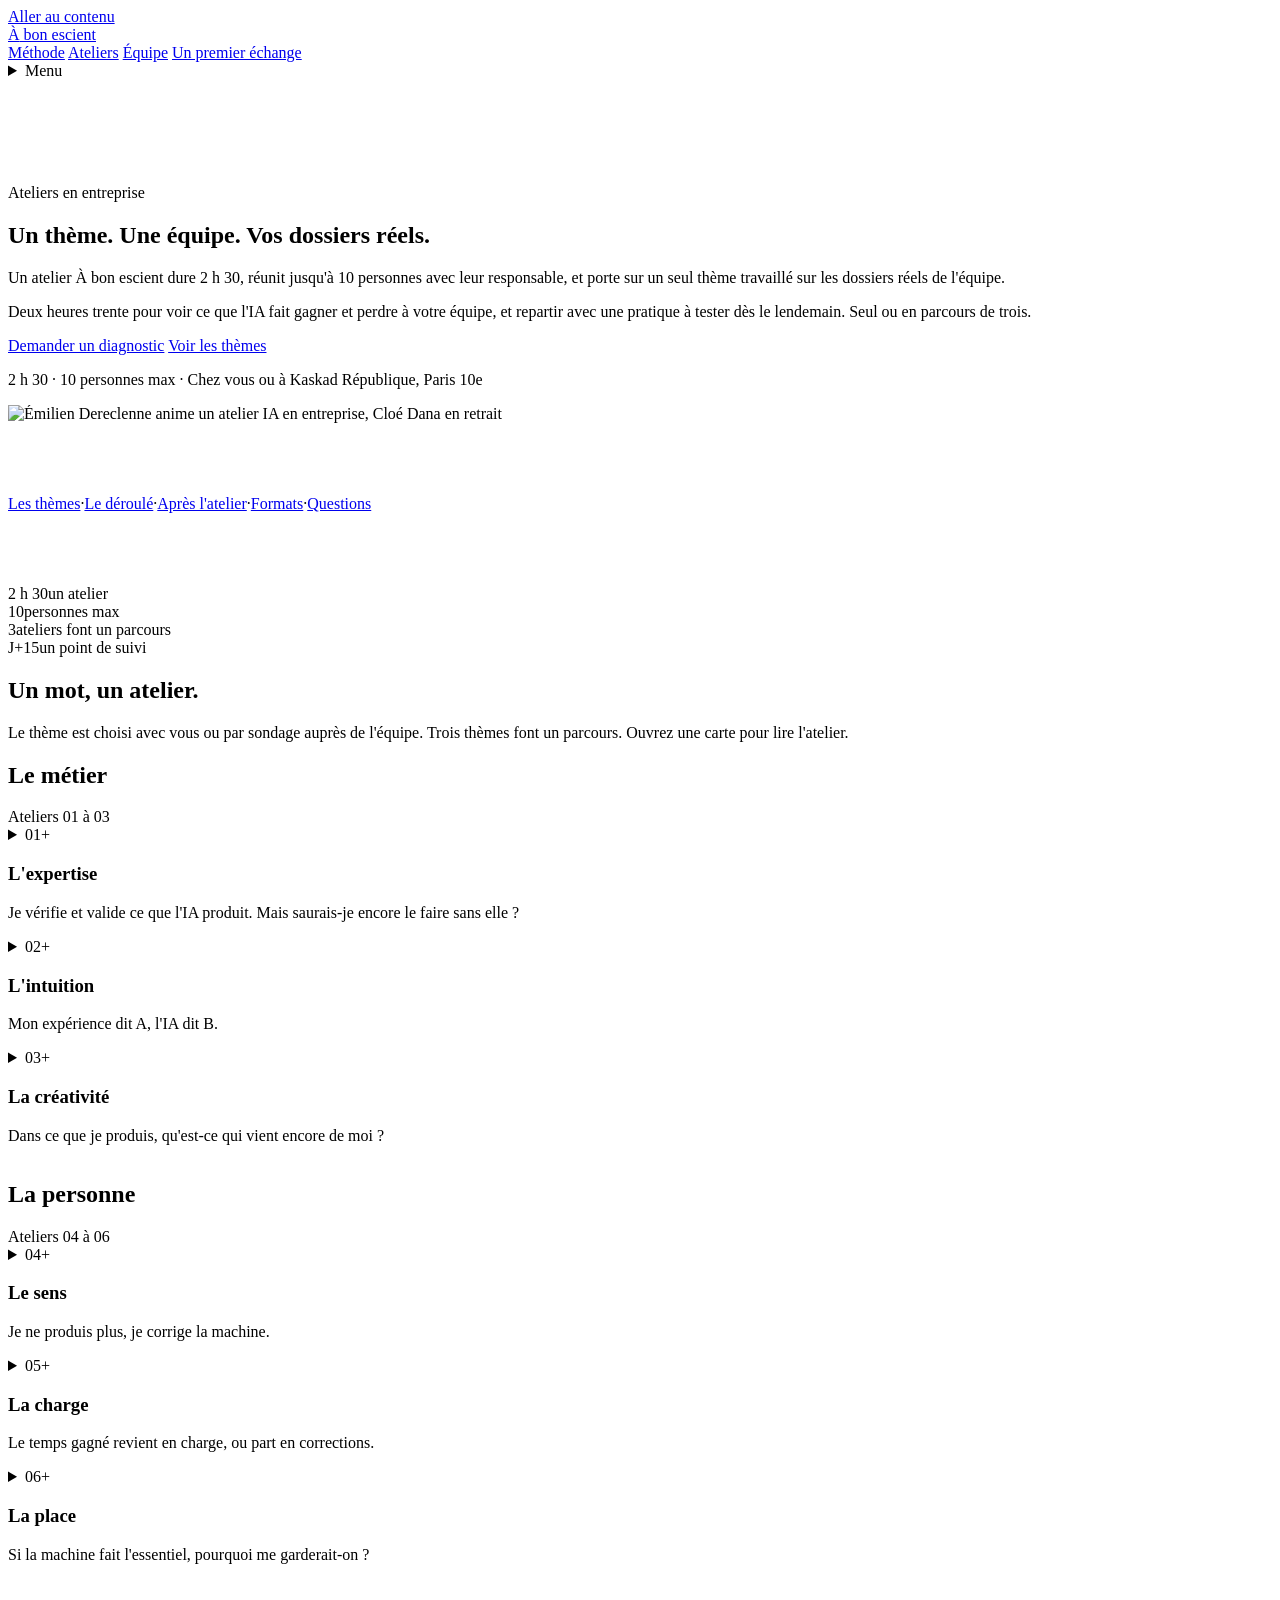
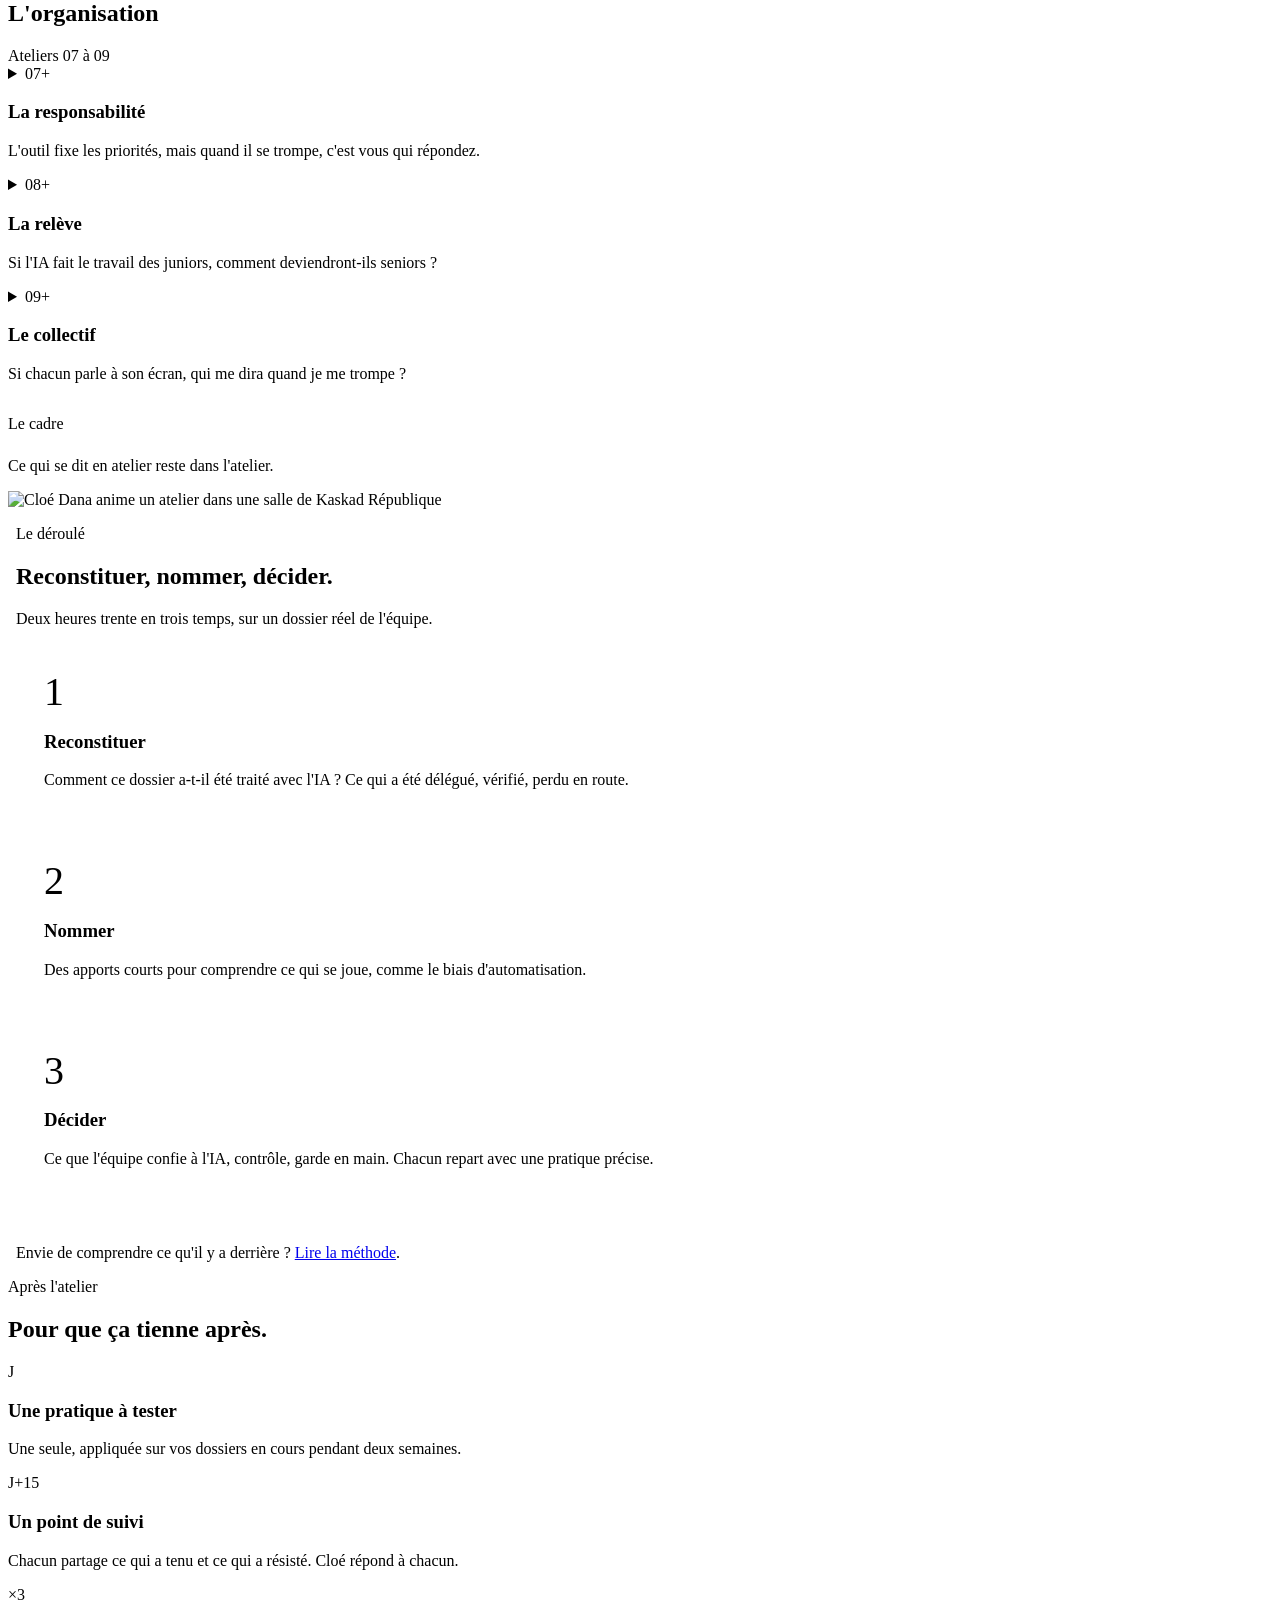
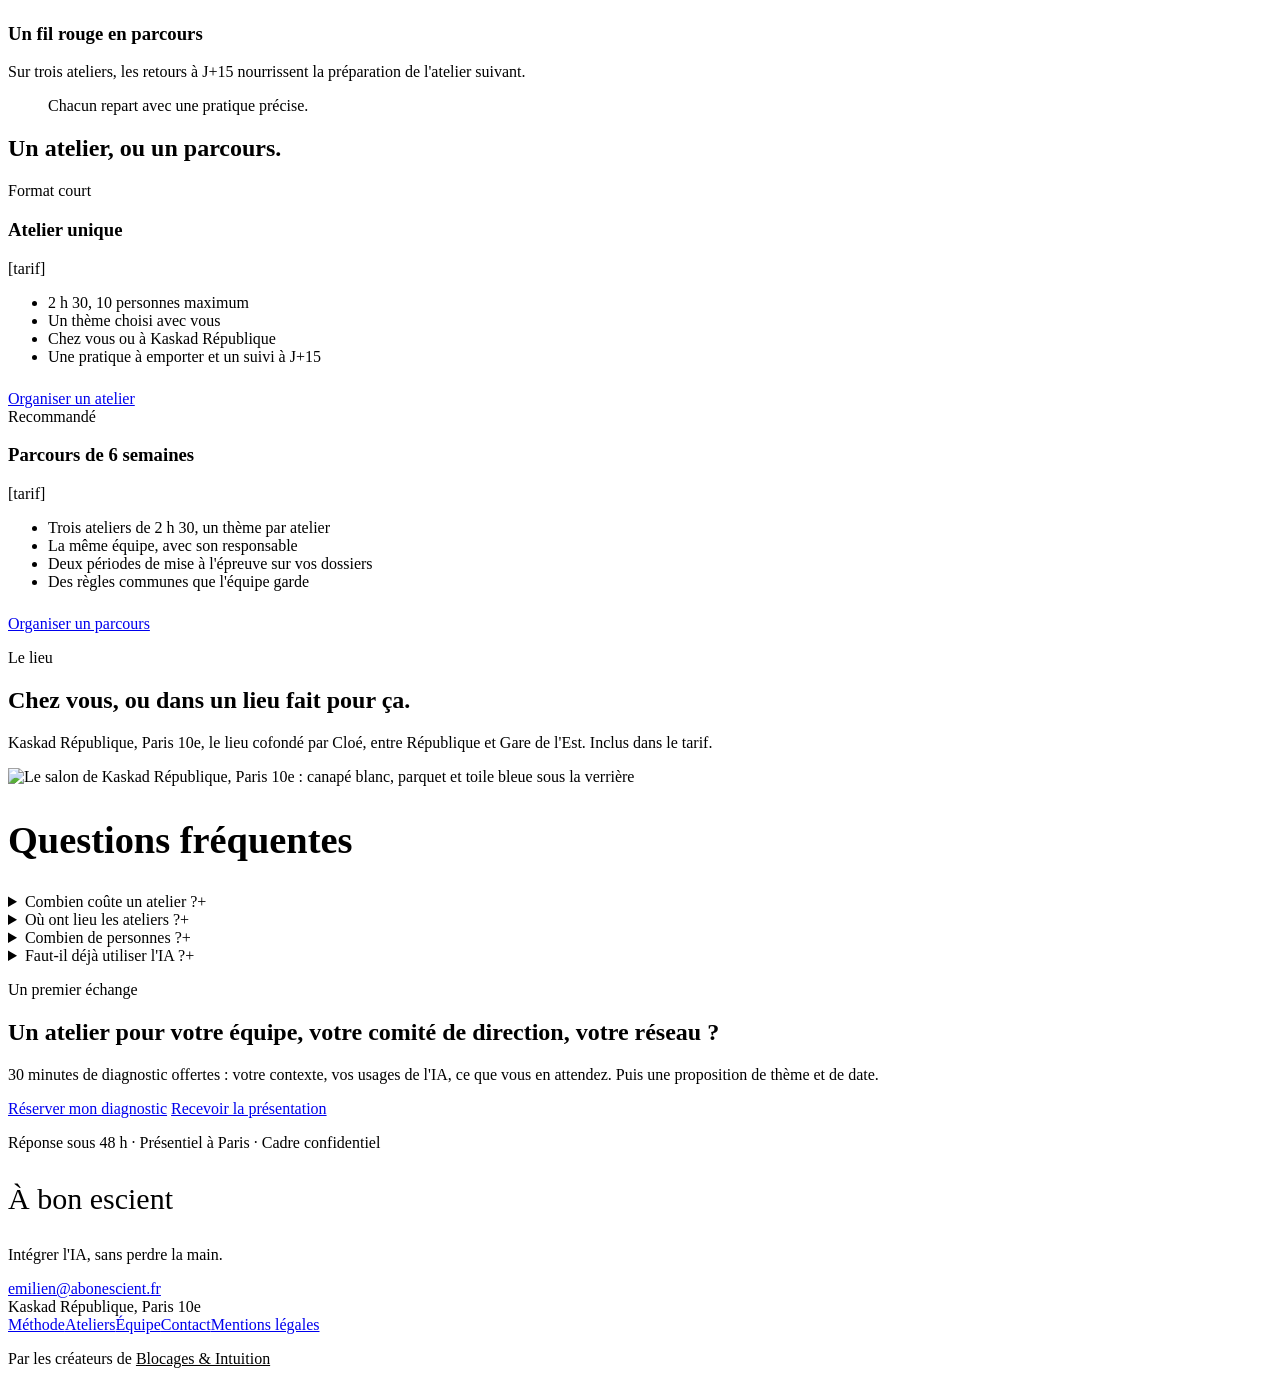
==== commit 769bb48f: "Add files via upload" ====
--- a/abonescient-site 2/ateliers.html
+++ b/abonescient-site 2/ateliers.html
@@ -264,12 +264,12 @@
 
 <section class="sec tight" id="lieu">
 <div class="w grid" style="align-items: center">
-<div class="c5 stack">
+<div class="c6 stack">
 <p class="lab">Le lieu</p>
 <h2 class="h2 rv">Chez vous, ou dans un lieu fait pour ça.</h2>
 <p class="rv read">Kaskad République, Paris 10e, le lieu cofondé par Cloé, entre République et Gare de l'Est. Inclus dans le tarif.</p>
 </div>
-<div class="c7"><div class="ph r32 ph-empty rv" role="img" aria-label="Kaskad République, Paris 10e (photo à venir)"></div></div>
+<div class="g8-5 rv"><picture class="ph r45"><source srcset="/photos/kaskad-republique.webp" type="image/webp"><img src="/photos/kaskad-republique.jpg" alt="Le salon de Kaskad République, Paris 10e : canapé blanc, parquet et toile bleue sous la verrière" width="1500" height="2000" loading="lazy" decoding="async" style="object-position: 50% 55%"></picture></div>
 </div>
 </section>
 
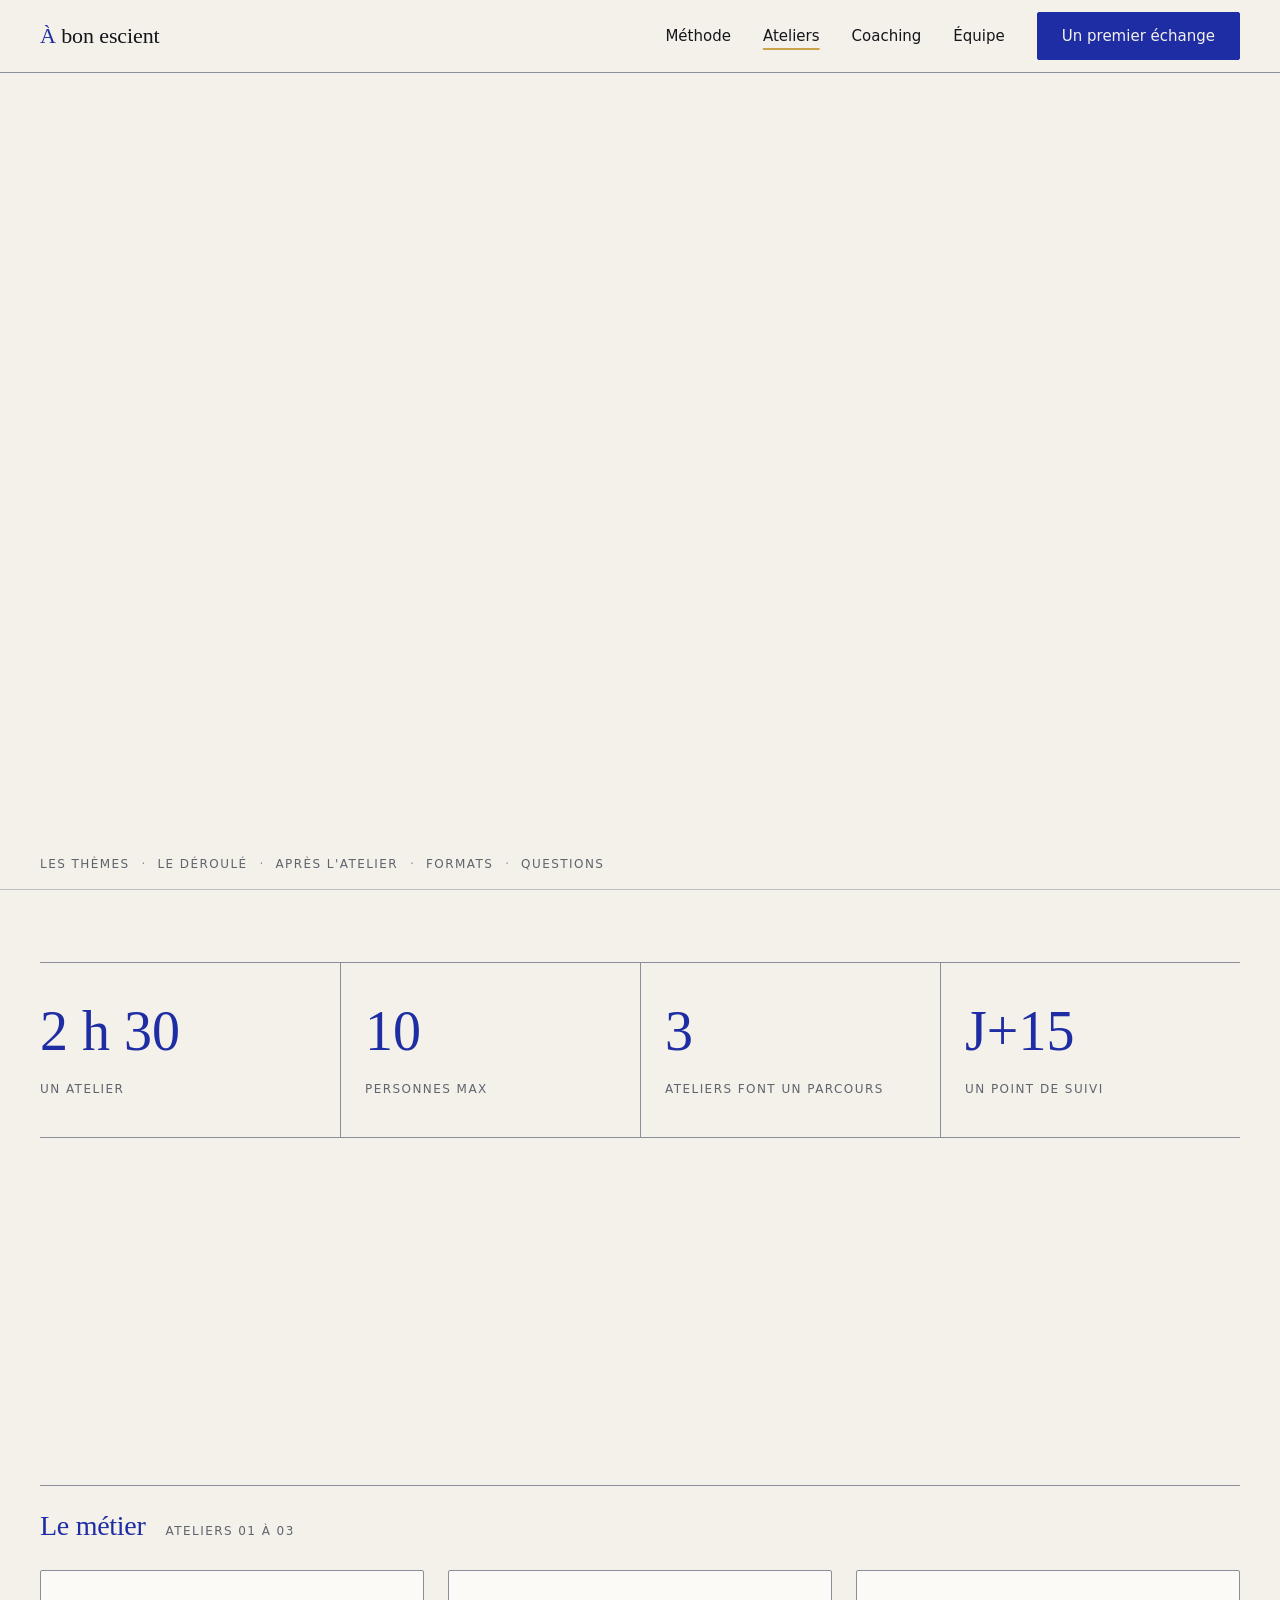
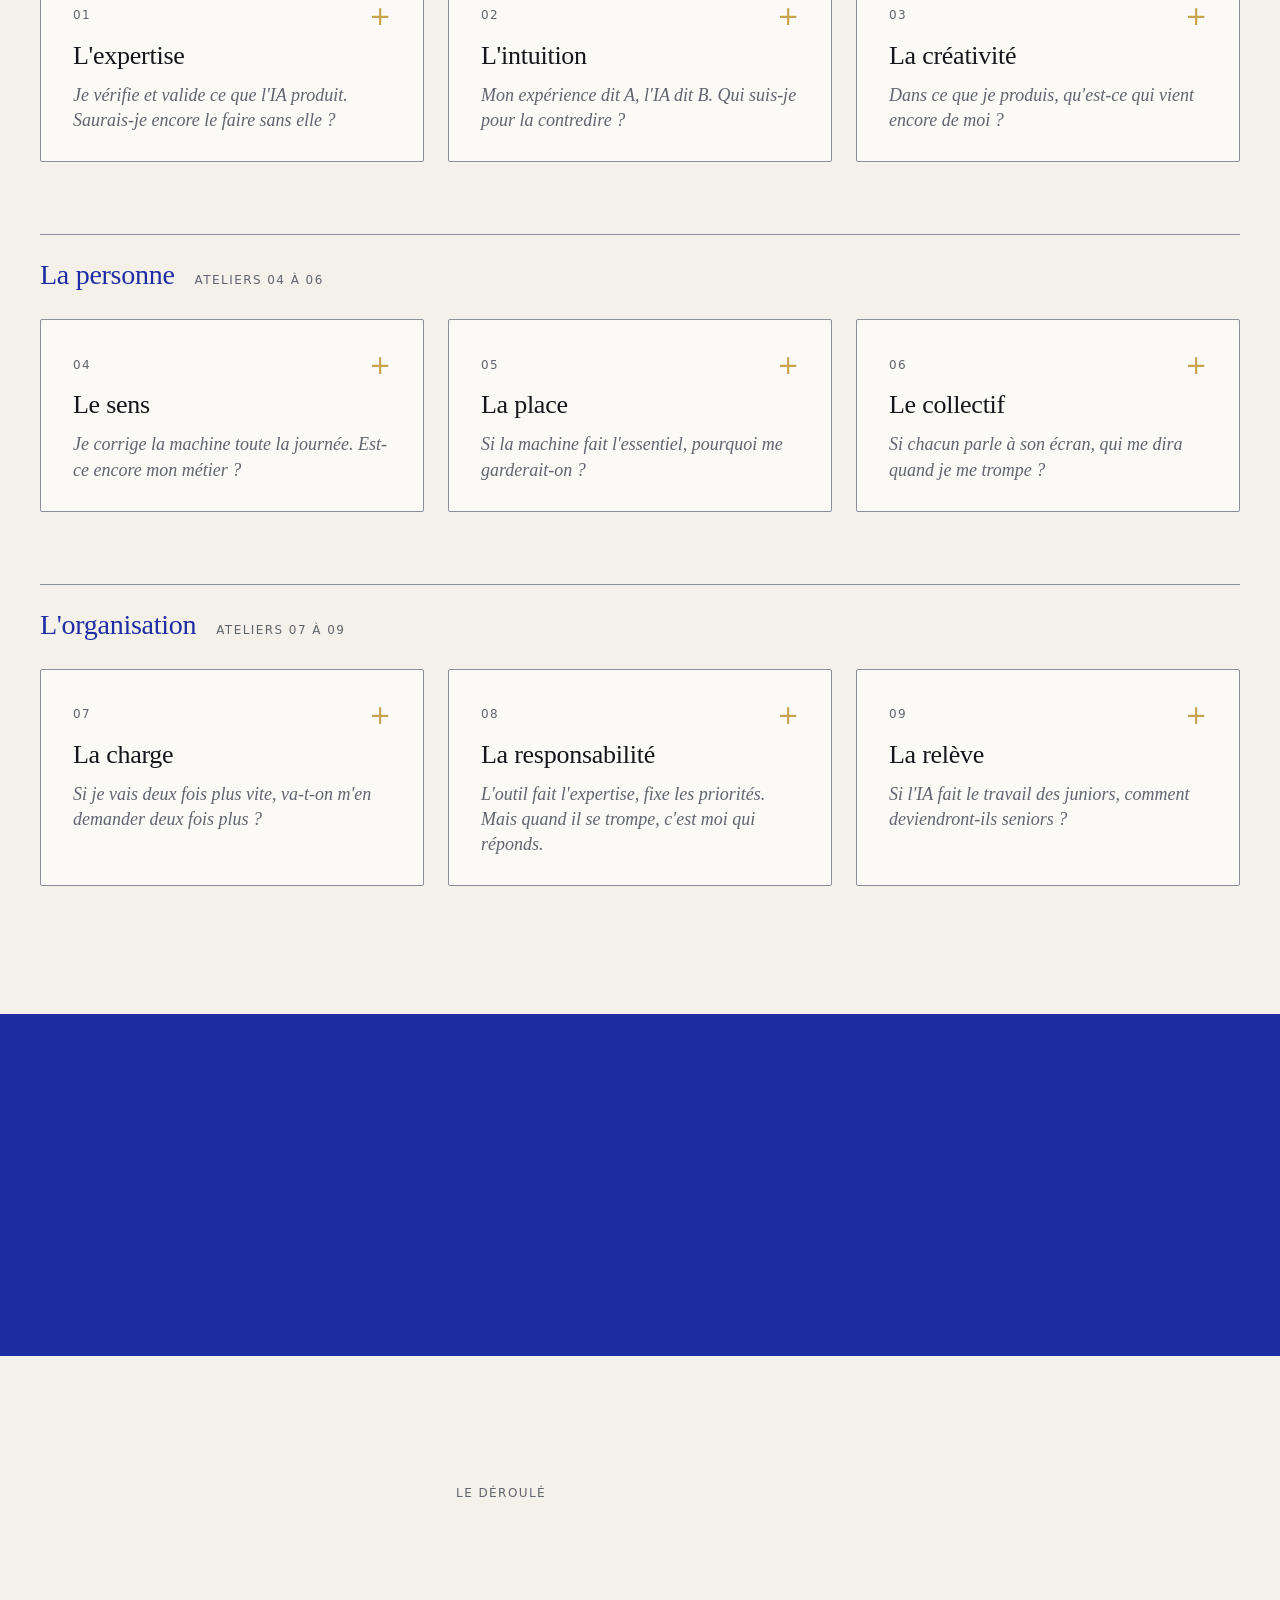
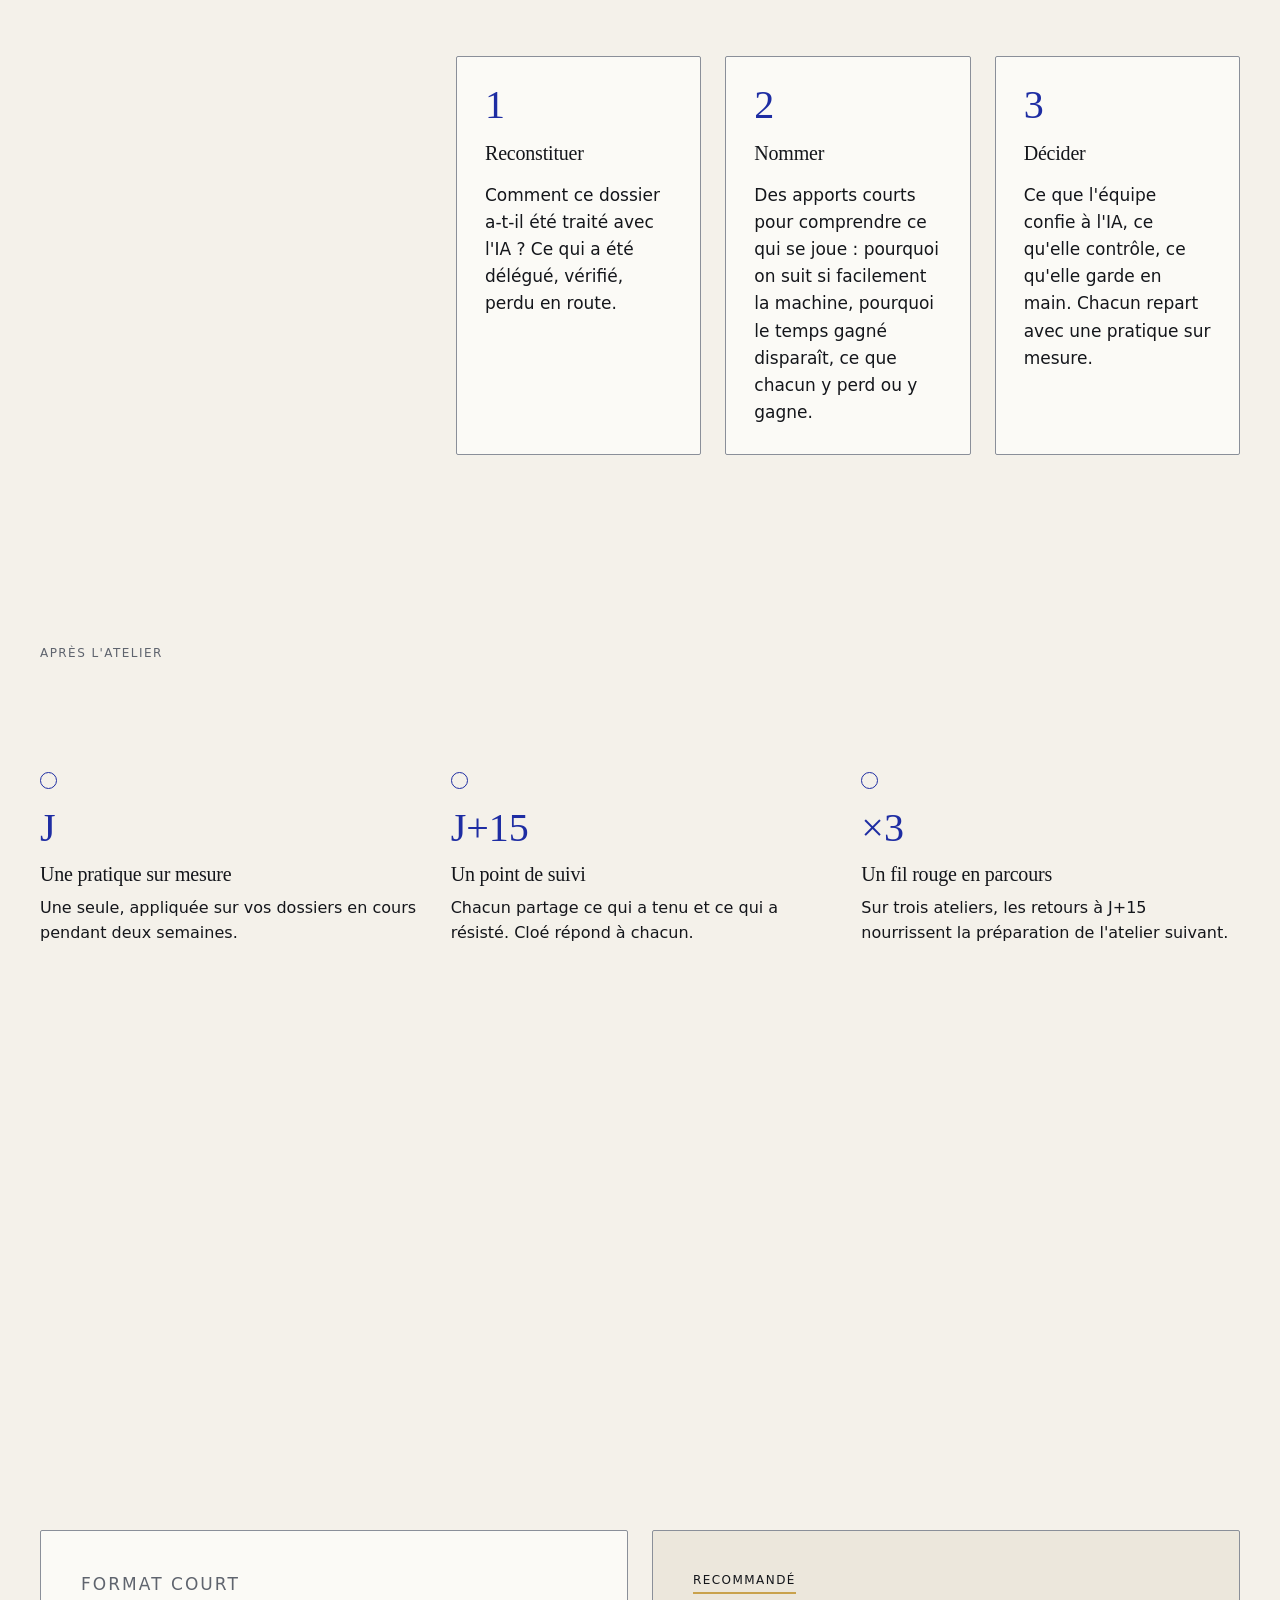
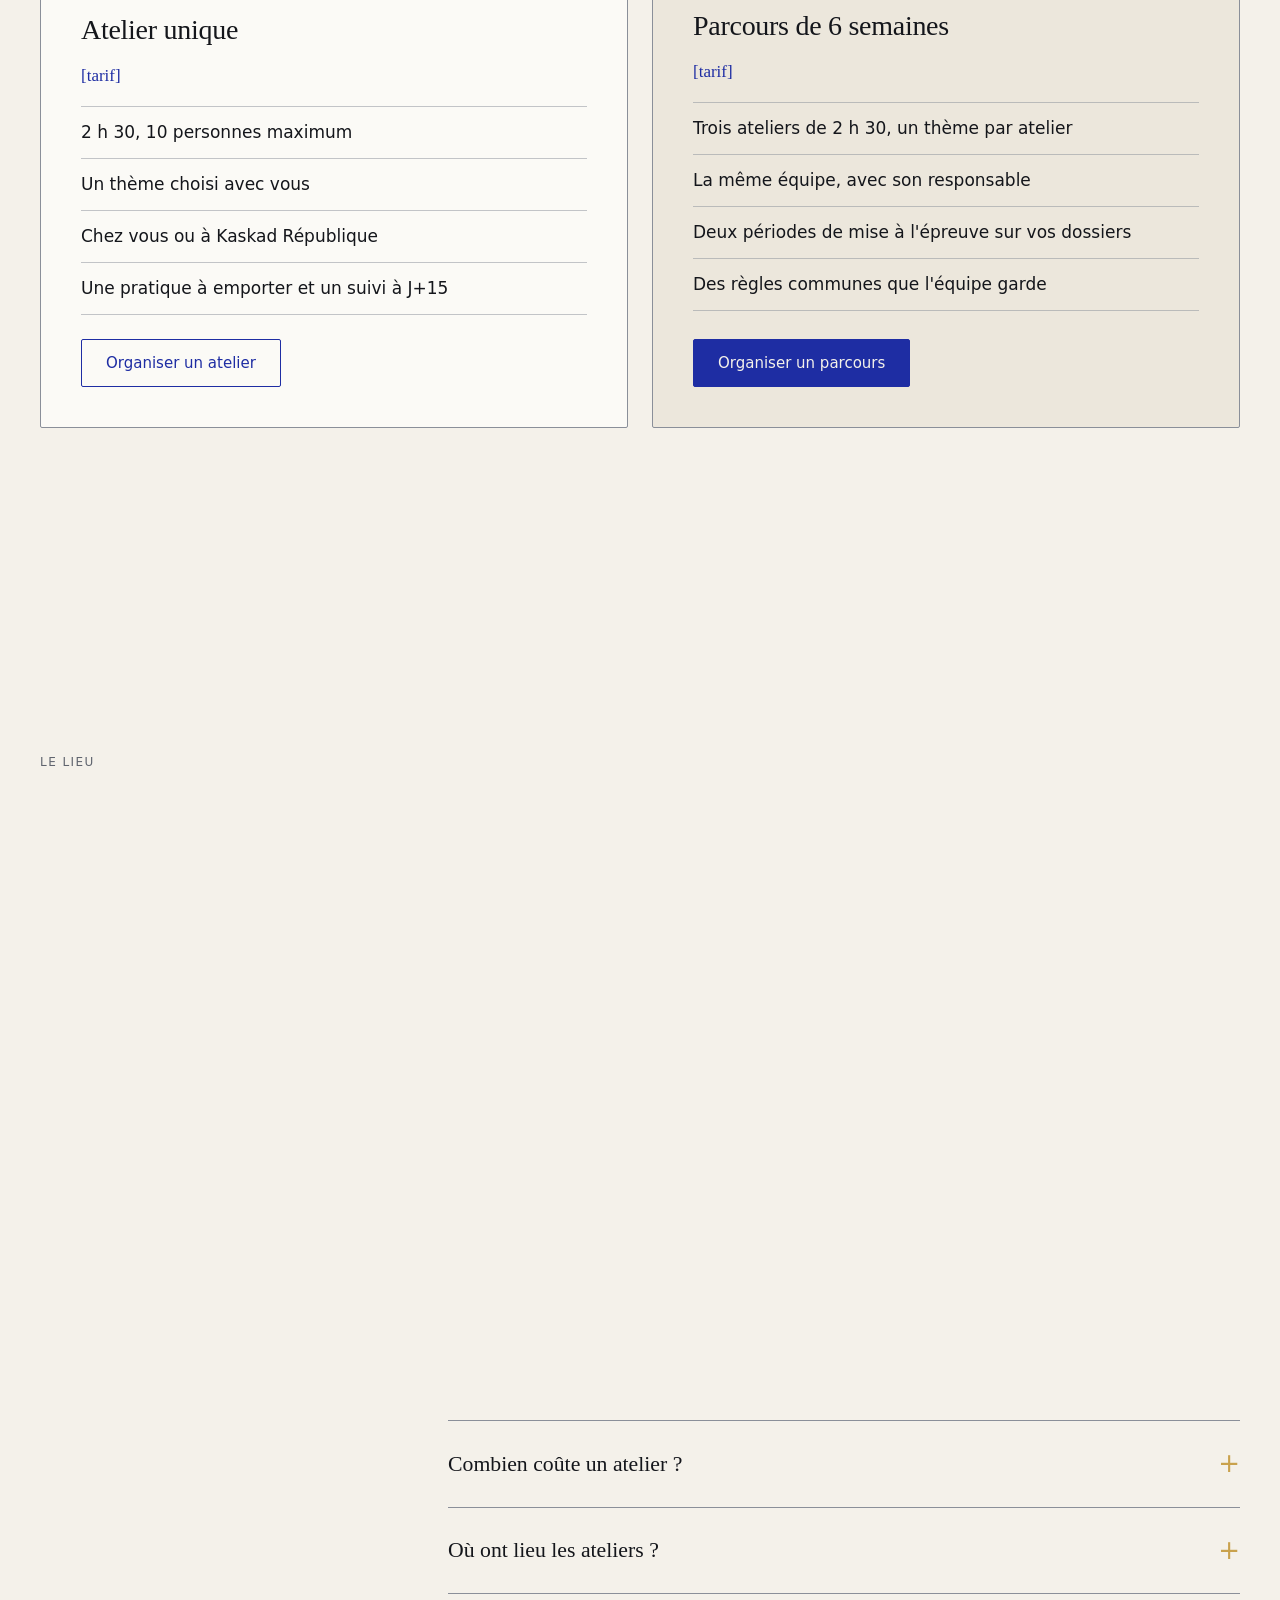
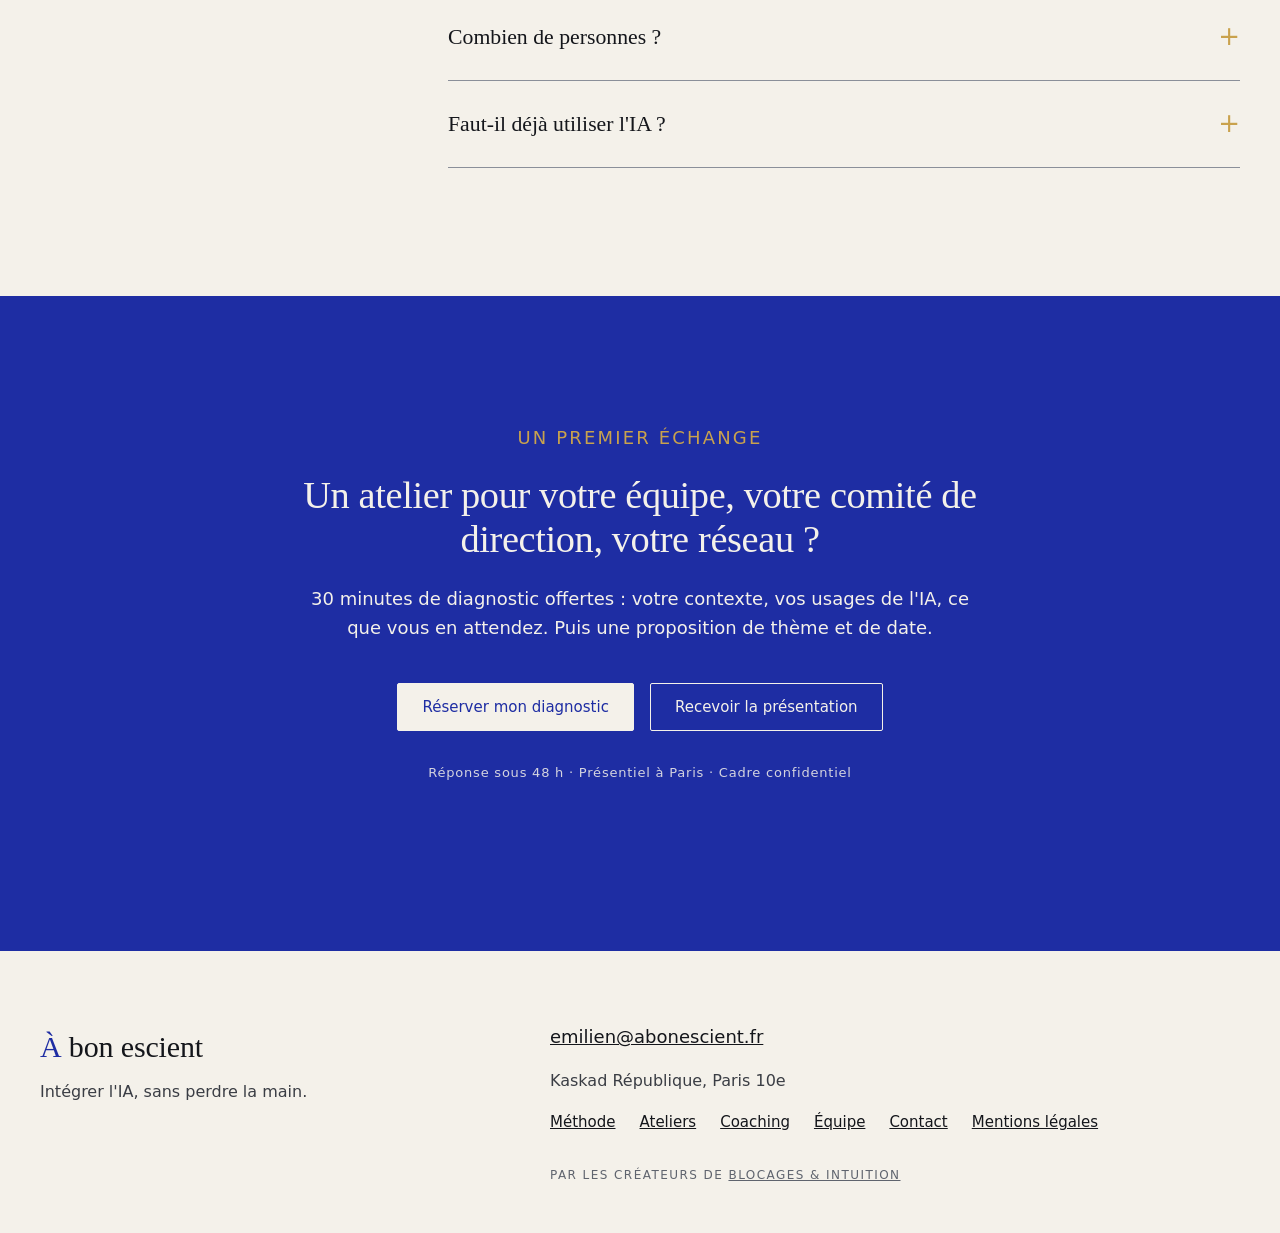
==== commit ca49b0fc: "Add files via upload" ====
--- a/abonescient-site 2/ateliers.html
+++ b/abonescient-site 2/ateliers.html
@@ -114,6 +114,7 @@
 <nav class="menu" aria-label="Navigation principale">
 <a href="/methode">Méthode</a>
 <a class="on" aria-current="page" href="/ateliers">Ateliers</a>
+<a href="/coaching">Coaching</a>
 <a href="/equipe">Équipe</a>
 <a class="btn" href="/contact">Un premier échange</a>
 </nav>
@@ -122,6 +123,7 @@
 <nav aria-label="Navigation mobile">
 <a href="/methode">Méthode</a>
 <a href="/ateliers">Ateliers</a>
+<a href="/coaching">Coaching</a>
 <a href="/equipe">Équipe</a>
 <a href="/contact">Un premier échange</a>
 </nav>
@@ -135,7 +137,7 @@
 <p class="lab rv">Ateliers en entreprise</p>
 <h1 class="h1 rv">Un thème. Une équipe. Vos dossiers réels.</h1>
 <p class="answer rv read">Un atelier À bon escient dure 2 h 30, réunit jusqu'à 10 personnes avec leur responsable, et porte sur un seul thème travaillé sur les dossiers réels de l'équipe.</p>
-<p class="rv read">Deux heures trente pour voir ce que l'IA fait gagner et perdre à votre équipe, et repartir avec une pratique à tester dès le lendemain. Seul ou en parcours de trois.</p>
+<p class="rv read">Deux heures trente pour voir ce que l'IA fait gagner et perdre à votre équipe, et repartir avec une pratique sur mesure à mettre en place dès le lendemain. Seul ou en parcours de trois ateliers.</p>
 <div class="btns rv" style="margin-top: 8px">
 <a class="btn" href="/contact">Demander un diagnostic</a>
 <a class="btn2" href="#themes">Voir les thèmes</a>
@@ -167,33 +169,33 @@
 <div class="w">
 <div class="sec-head">
 <h2 class="h2 rv">Un mot, un atelier.</h2>
-<p class="rv">Le thème est choisi avec vous ou par sondage auprès de l'équipe. Trois thèmes font un parcours. Ouvrez une carte pour lire l'atelier.</p>
+<p class="rv">Le thème est choisi avec vous ou par sondage auprès de l'équipe. Trois thèmes font un parcours. Ouvrez une carte pour voir les questions de l'atelier.</p>
 </div>
 
 <div class="fam">
 <div class="fam-head"><h2 class="h2">Le métier</h2><span class="lab">Ateliers 01 à 03</span></div>
 <div class="cards three" data-stagger>
-<details class="theme"><summary><span class="top"><span class="lab">01</span><span class="plus" aria-hidden="true">+</span></span><h3 class="h3">L'expertise</h3><p class="q">Je vérifie et valide ce que l'IA produit. Mais saurais-je encore le faire sans elle ?</p></summary><div class="more"><p>Et suis-je encore l'expert, ou devenu l'assistant de la machine ? Redéfinir ce qui fait votre expertise aujourd'hui, et organiser l'usage de l'IA pour qu'elle la renforce.</p></div></details>
-<details class="theme"><summary><span class="top"><span class="lab">02</span><span class="plus" aria-hidden="true">+</span></span><h3 class="h3">L'intuition</h3><p class="q">Mon expérience dit A, l'IA dit B.</p></summary><div class="more"><p>Comprendre pourquoi la recommandation l'emporte si souvent, et quand l'expérience doit avoir le dernier mot.</p></div></details>
-<details class="theme"><summary><span class="top"><span class="lab">03</span><span class="plus" aria-hidden="true">+</span></span><h3 class="h3">La créativité</h3><p class="q">Dans ce que je produis, qu'est-ce qui vient encore de moi ?</p></summary><div class="more"><p>Des idées en abondance, qui finissent toutes par se ressembler. Utiliser l'IA pour ouvrir des pistes, sans lui céder l'invention et votre singularité.</p></div></details>
+<details class="theme"><summary><span class="top"><span class="lab">01</span><span class="plus" aria-hidden="true">+</span></span><h3 class="h3">L'expertise</h3><p class="q">Je vérifie et valide ce que l'IA produit. Saurais-je encore le faire sans elle ?</p></summary><div class="more"><ul class="qlist"><li>Suis-je encore l'expert, ou devenu l'assistant de la machine ?</li><li>Comment vérifier un travail que je ne pratique plus moi-même ?</li></ul></div></details>
+<details class="theme"><summary><span class="top"><span class="lab">02</span><span class="plus" aria-hidden="true">+</span></span><h3 class="h3">L'intuition</h3><p class="q">Mon expérience dit A, l'IA dit B. Qui suis-je pour la contredire ?</p></summary><div class="more"><ul class="qlist"><li>Si l'IA a raison neuf fois sur dix, ai-je encore le droit de douter ?</li><li>Est-ce que je suis sa recommandation parce qu'elle est juste, ou parce qu'elle me rassure ?</li></ul></div></details>
+<details class="theme"><summary><span class="top"><span class="lab">03</span><span class="plus" aria-hidden="true">+</span></span><h3 class="h3">La créativité</h3><p class="q">Dans ce que je produis, qu'est-ce qui vient encore de moi ?</p></summary><div class="more"><ul class="qlist"><li>Avec l'IA, tout le monde a les mêmes idées. Où passe ma singularité ?</li><li>Si l'IA a eu l'idée, puis-je dire que c'est mon travail ?</li></ul></div></details>
 </div>
 </div>
 
 <div class="fam">
 <div class="fam-head"><h2 class="h2">La personne</h2><span class="lab">Ateliers 04 à 06</span></div>
 <div class="cards three" data-stagger>
-<details class="theme"><summary><span class="top"><span class="lab">04</span><span class="plus" aria-hidden="true">+</span></span><h3 class="h3">Le sens</h3><p class="q">Je ne produis plus, je corrige la machine.</p></summary><div class="more"><p>Retrouver ce qui rend le travail vivant, et le protéger dans l'organisation.</p></div></details>
-<details class="theme"><summary><span class="top"><span class="lab">05</span><span class="plus" aria-hidden="true">+</span></span><h3 class="h3">La charge</h3><p class="q">Le temps gagné revient en charge, ou part en corrections.</p></summary><div class="more"><p>Décider ensemble de ce que devient ce temps.</p></div></details>
-<details class="theme"><summary><span class="top"><span class="lab">06</span><span class="plus" aria-hidden="true">+</span></span><h3 class="h3">La place</h3><p class="q">Si la machine fait l'essentiel, pourquoi me garderait-on ?</p></summary><div class="more"><p>Nommer ce que chacun apporte et que l'IA n'apporte pas, aujourd'hui et dans cinq ans.</p></div></details>
+<details class="theme"><summary><span class="top"><span class="lab">04</span><span class="plus" aria-hidden="true">+</span></span><h3 class="h3">Le sens</h3><p class="q">Je corrige la machine toute la journée. Est-ce encore mon métier ?</p></summary><div class="more"><ul class="qlist"><li>Mon travail était-il plus vivant avant ?</li><li>Qu'est-ce qui me donnait envie de faire ce métier, et où est-ce passé ?</li></ul></div></details>
+<details class="theme"><summary><span class="top"><span class="lab">05</span><span class="plus" aria-hidden="true">+</span></span><h3 class="h3">La place</h3><p class="q">Si la machine fait l'essentiel, pourquoi me garderait-on ?</p></summary><div class="more"><ul class="qlist"><li>Mon métier existera-t-il encore dans cinq ans ?</li><li>Qu'est-ce que j'apporte, que la machine n'apporte pas ?</li></ul></div></details>
+<details class="theme"><summary><span class="top"><span class="lab">06</span><span class="plus" aria-hidden="true">+</span></span><h3 class="h3">Le collectif</h3><p class="q">Si chacun parle à son écran, qui me dira quand je me trompe ?</p></summary><div class="more"><ul class="qlist"><li>Pourquoi demander à un collègue, si la machine répond plus vite ?</li><li>Dois-je dire que j'utilise l'IA, au risque de passer pour un tricheur ?</li><li>Dois-je dire que je n'utilise pas l'IA, au risque d'avoir l'air dépassé ?</li></ul></div></details>
 </div>
 </div>
 
 <div class="fam">
 <div class="fam-head"><h2 class="h2">L'organisation</h2><span class="lab">Ateliers 07 à 09</span></div>
 <div class="cards three" data-stagger>
-<details class="theme"><summary><span class="top"><span class="lab">07</span><span class="plus" aria-hidden="true">+</span></span><h3 class="h3">La responsabilité</h3><p class="q">L'outil fixe les priorités, mais quand il se trompe, c'est vous qui répondez.</p></summary><div class="more"><p>Clarifier qui décide, avec quelle marge, et qui signe.</p></div></details>
-<details class="theme"><summary><span class="top"><span class="lab">08</span><span class="plus" aria-hidden="true">+</span></span><h3 class="h3">La relève</h3><p class="q">Si l'IA fait le travail des juniors, comment deviendront-ils seniors ?</p></summary><div class="more"><p>Que devient la transmission ? Réorganiser les tâches pour que les plus jeunes apprennent encore.</p></div></details>
-<details class="theme"><summary><span class="top"><span class="lab">09</span><span class="plus" aria-hidden="true">+</span></span><h3 class="h3">Le collectif</h3><p class="q">Si chacun parle à son écran, qui me dira quand je me trompe ?</p></summary><div class="more"><p>Remettre de l'échange là où l'IA l'a remplacé.</p></div></details>
+<details class="theme"><summary><span class="top"><span class="lab">07</span><span class="plus" aria-hidden="true">+</span></span><h3 class="h3">La charge</h3><p class="q">Si je vais deux fois plus vite, va-t-on m'en demander deux fois plus ?</p></summary><div class="more"><ul class="qlist"><li>Le temps gagné avec l'IA, où est-il passé ?</li><li>Quand tout va plus vite, qui garde le temps de réfléchir ?</li></ul></div></details>
+<details class="theme"><summary><span class="top"><span class="lab">08</span><span class="plus" aria-hidden="true">+</span></span><h3 class="h3">La responsabilité</h3><p class="q">L'outil fait l'expertise, fixe les priorités. Mais quand il se trompe, c'est moi qui réponds.</p></summary><div class="more"><ul class="qlist"><li>Suivre l'IA me couvre, la contredire m'expose. Alors pourquoi la contredire ?</li><li>Qui a décidé de ce que l'IA ferait à ma place ?</li></ul></div></details>
+<details class="theme"><summary><span class="top"><span class="lab">09</span><span class="plus" aria-hidden="true">+</span></span><h3 class="h3">La relève</h3><p class="q">Si l'IA fait le travail des juniors, comment deviendront-ils seniors ?</p></summary><div class="more"><ul class="qlist"><li>Qui formera la relève, si l'on ne recrute plus de stagiaires ?</li><li>Les tâches simples où l'on apprenait le métier ont disparu. Où apprend-on maintenant ?</li></ul></div></details>
 </div>
 </div>
 </div>
@@ -217,8 +219,8 @@
 </div>
 <div class="cards three" data-stagger style="padding-left: 8px">
 <div class="card" style="padding: 28px"><span class="num-s" style="font-size: 40px; line-height: 1">1</span><h3 class="h4">Reconstituer</h3><p>Comment ce dossier a-t-il été traité avec l'IA ? Ce qui a été délégué, vérifié, perdu en route.</p></div>
-<div class="card" style="padding: 28px"><span class="num-s" style="font-size: 40px; line-height: 1">2</span><h3 class="h4">Nommer</h3><p>Des apports courts pour comprendre ce qui se joue, comme le biais d'automatisation.</p></div>
-<div class="card" style="padding: 28px"><span class="num-s" style="font-size: 40px; line-height: 1">3</span><h3 class="h4">Décider</h3><p>Ce que l'équipe confie à l'IA, contrôle, garde en main. Chacun repart avec une pratique précise.</p></div>
+<div class="card" style="padding: 28px"><span class="num-s" style="font-size: 40px; line-height: 1">2</span><h3 class="h4">Nommer</h3><p>Des apports courts pour comprendre ce qui se joue : pourquoi on suit si facilement la machine, pourquoi le temps gagné disparaît, ce que chacun y perd ou y gagne.</p></div>
+<div class="card" style="padding: 28px"><span class="num-s" style="font-size: 40px; line-height: 1">3</span><h3 class="h4">Décider</h3><p>Ce que l'équipe confie à l'IA, ce qu'elle contrôle, ce qu'elle garde en main. Chacun repart avec une pratique sur mesure.</p></div>
 </div>
 <p class="rv read" style="margin-top: 32px; padding-left: 8px">Envie de comprendre ce qu'il y a derrière ? <a class="lnk" href="/methode">Lire la méthode</a>.</p>
 </div>
@@ -232,11 +234,11 @@
 <h2 class="h2 rv">Pour que ça tienne après.</h2>
 </div>
 <div class="frise" style="--n: 3" data-stagger>
-<div class="pt"><span class="num">J</span><h3 class="h4">Une pratique à tester</h3><p>Une seule, appliquée sur vos dossiers en cours pendant deux semaines.</p></div>
+<div class="pt"><span class="num">J</span><h3 class="h4">Une pratique sur mesure</h3><p>Une seule, appliquée sur vos dossiers en cours pendant deux semaines.</p></div>
 <div class="pt"><span class="num">J+15</span><h3 class="h4">Un point de suivi</h3><p>Chacun partage ce qui a tenu et ce qui a résisté. Cloé répond à chacun.</p></div>
 <div class="pt"><span class="num">×3</span><h3 class="h4">Un fil rouge en parcours</h3><p>Sur trois ateliers, les retours à J+15 nourrissent la préparation de l'atelier suivant.</p></div>
 </div>
-<blockquote class="pull rv"><p>Chacun repart avec une pratique précise.</p></blockquote>
+<blockquote class="pull rv"><p>Chacun repart avec une pratique sur mesure.</p></blockquote>
 </div>
 </section>
 
@@ -306,7 +308,7 @@
 <div class="c7 stack" style="gap: 16px">
 <p style="margin: 0"><a href="mailto:emilien@abonescient.fr">emilien@abonescient.fr</a></p>
 <p class="small" style="margin: 0">Kaskad République, Paris 10e</p>
-<nav class="flinks" aria-label="Pied de page"><a href="/methode">Méthode</a><a href="/ateliers">Ateliers</a><a href="/equipe">Équipe</a><a href="/contact">Contact</a><a href="/mentions-legales">Mentions légales</a></nav>
+<nav class="flinks" aria-label="Pied de page"><a href="/methode">Méthode</a><a href="/ateliers">Ateliers</a><a href="/coaching">Coaching</a><a href="/equipe">Équipe</a><a href="/contact">Contact</a><a href="/mentions-legales">Mentions légales</a></nav>
 <p class="lab" style="margin-top: 16px">Par les créateurs de <a href="https://amarecherche.fr" style="color: inherit">Blocages &amp; Intuition</a></p>
 </div>
 </div>
--- a/styles.css
+++ b/styles.css
@@ -0,0 +1,324 @@
+/* À bon escient · V2 · styles partagés */
+
+/* Polices auto-hébergées (RGPD : aucun appel à Google Fonts) */
+@font-face{font-family:'Newsreader';font-style:normal;font-weight:200 800;font-display:swap;src:url(/fonts/newsreader-latin-opsz-normal.woff2) format('woff2-variations'),url(/fonts/newsreader-latin-opsz-normal.woff2) format('woff2')}
+@font-face{font-family:'Newsreader';font-style:italic;font-weight:200 800;font-display:swap;src:url(/fonts/newsreader-latin-opsz-italic.woff2) format('woff2-variations'),url(/fonts/newsreader-latin-opsz-italic.woff2) format('woff2')}
+@font-face{font-family:'DM Sans';font-style:normal;font-weight:400;font-display:swap;src:url(/fonts/dm-sans-latin-400-normal.woff2) format('woff2')}
+@font-face{font-family:'DM Sans';font-style:normal;font-weight:500;font-display:swap;src:url(/fonts/dm-sans-latin-500-normal.woff2) format('woff2')}
+
+:root{
+  --paper:#F4F1EA;
+  --paper-2:#ECE7DC;      /* papier plus foncé */
+  --card:#FBFAF6;
+  --ultramarine:#1E2DA3;
+  --ink:#14161B;
+  --stone:#8A8F99;        /* filets */
+  --stone-text:#5F646E;   /* étiquettes, contraste AA */
+  --ochre:#C9A24D;
+  --ph:#E9E5DB;
+  --serif:'Newsreader',Georgia,'Times New Roman',serif;
+  --sans:'DM Sans',system-ui,-apple-system,sans-serif;
+  --gap-sec:128px;
+  --read:640px;
+}
+*{box-sizing:border-box}
+html{scroll-behavior:smooth;scroll-padding-top:140px}
+body{margin:0;background:var(--paper);color:var(--ink);font-family:var(--sans);font-size:18px;line-height:1.6;-webkit-font-smoothing:antialiased}
+img{max-width:100%}
+a{color:var(--ultramarine)}
+a:hover{color:var(--ink)}
+a:focus-visible,summary:focus-visible,button:focus-visible,input:focus-visible,textarea:focus-visible{outline:2px solid var(--ultramarine);outline-offset:3px}
+.skip{position:absolute;left:-9999px;top:0}.skip:focus{left:16px;top:16px;background:var(--paper);padding:8px 12px;z-index:30}
+
+.w{max-width:1280px;margin:0 auto;padding:0 40px}
+.read{max-width:var(--read)}
+p{margin:0 0 1em}
+p:last-child{margin-bottom:0}
+
+/* Lien dans le texte */
+.lnk{color:var(--ultramarine);text-decoration:underline;text-decoration-color:rgba(30,45,163,.35);text-decoration-thickness:1px;text-underline-offset:5px;transition:text-decoration-color .2s}
+.lnk:hover{color:var(--ultramarine);text-decoration-color:var(--ochre);text-decoration-thickness:2px}
+
+/* ---------- Menu ---------- */
+.nav{position:sticky;top:0;z-index:20;background:rgba(244,241,234,.92);-webkit-backdrop-filter:blur(6px);backdrop-filter:blur(6px);border-bottom:1px solid var(--stone)}
+.nav .w{display:flex;align-items:center;justify-content:space-between;height:72px;gap:24px}
+.logo{font-family:var(--serif);font-weight:450;font-size:22px;color:var(--ink);text-decoration:none;white-space:nowrap;margin:0;letter-spacing:-.005em}
+.logo span{color:var(--ultramarine)}
+.menu{display:flex;gap:32px;align-items:center}
+.menu a{color:var(--ink);text-decoration:none;font-size:15px}
+.menu a.on{text-decoration:underline;text-decoration-color:var(--ochre);text-decoration-thickness:2px;text-underline-offset:7px}
+.menu a.btn,.menu a.btn:hover{color:var(--paper)}
+.burger{display:none;position:relative}
+.burger summary{list-style:none;cursor:pointer;font-size:15px;font-weight:500;padding:12px 0}
+.burger summary::-webkit-details-marker{display:none}
+.burger nav{position:absolute;right:0;top:52px;background:var(--paper);border:1px solid var(--stone);padding:20px 24px;display:flex;flex-direction:column;gap:14px;min-width:220px}
+.burger nav a{color:var(--ink);text-decoration:none}
+
+/* ---------- Sommaire d'ancrage ---------- */
+.toc{position:sticky;top:72px;z-index:15;background:rgba(244,241,234,.95);border-bottom:1px solid rgba(138,143,153,.5)}
+.toc .w{display:flex;flex-wrap:wrap;gap:6px 0;align-items:center;min-height:48px;padding-top:8px;padding-bottom:8px}
+.toc a{font-size:12px;font-weight:500;letter-spacing:.12em;text-transform:uppercase;color:var(--stone-text);text-decoration:none;padding:4px 0}
+.toc a:hover,.toc a.on{color:var(--ultramarine)}
+.toc .dot{color:var(--stone);padding:0 12px;font-size:12px}
+
+/* ---------- Typo ---------- */
+.serif{font-family:var(--serif)}
+.h1,.h2,.h3,.h4{font-family:var(--serif);font-optical-sizing:auto;letter-spacing:-.01em;margin:0}
+.h1{font-weight:400;font-size:clamp(2.2rem,4.5vw,3.6rem);line-height:1.05}
+.h2{font-weight:500;font-size:clamp(1.8rem,3vw,2.6rem);line-height:1.15;color:var(--ultramarine)}
+.h3{font-weight:500;font-size:1.5rem;line-height:1.2}
+.h4{font-weight:500;font-size:1.25rem;line-height:1.25}
+.lab{font-size:12px;font-weight:500;text-transform:uppercase;letter-spacing:.12em;color:var(--stone-text);margin:0}
+.chap{font-size:21px;line-height:1.5}
+.small{font-size:16px;color:#3A3D44}
+.answer{font-size:20px;line-height:1.5}
+em.one{font-style:italic}
+
+/* ---------- Sections ---------- */
+.sec{padding:var(--gap-sec) 0}
+.sec.tight{padding-top:0}
+.sec-head{margin-bottom:48px;display:flex;flex-direction:column;gap:16px}
+.sec-head p{max-width:var(--read);margin:0}
+.rule{height:1px;background:var(--stone);transform-origin:left}
+.stack{display:flex;flex-direction:column;gap:24px}
+
+/* Grille */
+.grid{display:grid;grid-template-columns:repeat(12,minmax(0,1fr));column-gap:24px;row-gap:48px}
+.c3{grid-column:span 3}.c4{grid-column:span 4}.c5{grid-column:span 5}.c6{grid-column:span 6}.c7{grid-column:span 7}.c8{grid-column:span 8}.c9{grid-column:span 9}.c12{grid-column:span 12}
+.g8-5{grid-column:8 / span 5}.g9-4{grid-column:9 / span 4}.g7-6{grid-column:7 / span 6}.g2-7{grid-column:2 / span 7}.g10-3{grid-column:10 / span 3}
+
+/* ---------- Boutons ---------- */
+.btns{display:flex;flex-wrap:wrap;gap:12px}
+.btn{display:inline-block;background:var(--ultramarine);color:var(--paper);font-family:var(--sans);font-size:15px;font-weight:500;line-height:1.2;padding:14px 24px;border:1px solid var(--ultramarine);border-radius:2px;text-decoration:none;cursor:pointer;transition:background .2s,border-color .2s,color .2s}
+.btn:hover{background:var(--ink);border-color:var(--ink);color:var(--paper)}
+.btn2{display:inline-block;background:transparent;color:var(--ultramarine);font-size:15px;font-weight:500;line-height:1.2;padding:14px 24px;border:1px solid var(--ultramarine);border-radius:2px;text-decoration:none;transition:background .2s,color .2s,border-color .2s}
+.btn2:hover{background:var(--ink);border-color:var(--ink);color:var(--paper)}
+
+/* ---------- Photos ---------- */
+.ph{display:block;width:100%;background:var(--ph)}
+.ph img{display:block;width:100%;height:100%;object-fit:cover}
+.ph.r45 {aspect-ratio:4/5}
+.ph.r34 {aspect-ratio:3/4}
+.ph.r11 {aspect-ratio:1/1}
+.ph.r32 {aspect-ratio:3/2}
+.ph.r169{aspect-ratio:16/9}
+.ph.r43 {aspect-ratio:4/3}
+.ph.full{max-width:1440px;margin:0 auto}
+.ph.vh60{height:60vh;min-height:360px;max-height:680px}
+.ph.wide{aspect-ratio:16/8;max-height:720px}
+.ph.wide10{aspect-ratio:16/10;max-height:900px}
+.photo-overlay{position:relative}
+.photo-overlay .over{position:absolute;left:40px;bottom:40px;background:var(--paper);padding:24px 32px;max-width:520px}
+.photo-overlay .over p{font-family:var(--serif);font-size:clamp(1.3rem,2.2vw,1.9rem);line-height:1.2;margin:0;color:var(--ink)}
+.texture{height:160px;max-width:1440px;margin:0 auto}
+.texture img{object-position:50% 45%}
+.ph-empty{background:var(--ph)}
+
+/* ---------- Cartes ---------- */
+.cards{display:grid;gap:24px}
+.cards.two{grid-template-columns:repeat(2,minmax(0,1fr))}
+.cards.three{grid-template-columns:repeat(3,minmax(0,1fr))}
+.card{background:var(--card);border:1px solid var(--stone);border-radius:2px;padding:40px;display:flex;flex-direction:column;gap:16px}
+.card .h3{font-size:28px;line-height:1.15}
+.card p{font-size:17px;margin:0}
+.card .num-s{font-family:var(--serif);font-size:20px;color:var(--ultramarine)}
+.card.alt{background:var(--paper-2)}
+.card .foot-lnk{margin-top:auto;padding-top:8px;font-size:15px}
+.reco{display:inline-block;align-self:flex-start;font-size:12px;font-weight:500;text-transform:uppercase;letter-spacing:.12em;color:var(--ink);border-bottom:2px solid var(--ochre);padding-bottom:2px}
+.card ul.ticks{list-style:none;margin:0;padding:0}
+.card ul.ticks li{padding:12px 0;border-top:1px solid rgba(138,143,153,.5);font-size:17px}
+.card ul.ticks li:last-child{border-bottom:1px solid rgba(138,143,153,.5)}
+.price{font-family:var(--serif);font-size:24px;color:var(--ultramarine)}
+
+/* Motif « Pas » barré */
+.pas{font-family:var(--serif);font-size:72px;line-height:1;color:var(--ultramarine);position:relative;display:inline-block;align-self:flex-start}
+.pas::after{content:"";position:absolute;left:-6px;right:-6px;top:54%;height:3px;background:var(--ochre)}
+
+/* ---------- Chiffres clés ---------- */
+.stats{display:grid;grid-template-columns:repeat(4,minmax(0,1fr));border-top:1px solid var(--stone);border-bottom:1px solid var(--stone)}
+.stat{padding:40px 24px 36px;border-left:1px solid var(--stone)}
+.stat:first-child{border-left:0;padding-left:0}
+.stat .n{display:block;font-family:var(--serif);font-weight:400;font-size:56px;line-height:1;color:var(--ultramarine);margin-bottom:14px;font-optical-sizing:auto}
+
+/* ---------- Bande inversée ---------- */
+.band{background:var(--ultramarine);color:var(--paper);padding:96px 0}
+.band .big{font-family:var(--serif);font-weight:400;font-size:clamp(1.9rem,3.6vw,3rem);line-height:1.15;letter-spacing:-.01em;margin:0;max-width:22ch}
+.band .lab{color:var(--ochre)}
+.band p{color:var(--paper)}
+.band .quote{font-family:var(--serif);font-size:clamp(1.5rem,2.4vw,2rem);line-height:1.3;max-width:34ch;margin:0}
+.qs{list-style:none;margin:56px 0 0;padding:0;display:grid;gap:28px;max-width:760px}
+.qs li{font-family:var(--serif);font-size:clamp(1.3rem,2vw,1.7rem);line-height:1.3;padding-top:20px;position:relative}
+.qs li::before{content:"";position:absolute;top:0;left:0;width:48px;height:2px;background:var(--ochre)}
+
+/* ---------- Citation détachée ---------- */
+.pull{margin:80px 0;max-width:780px}
+.pull::before{content:"";display:block;width:48px;height:2px;background:var(--ochre);margin-bottom:28px}
+.pull p{font-family:var(--serif);font-weight:400;font-size:clamp(1.8rem,3vw,2.5rem);line-height:1.2;color:var(--ultramarine);margin:0;letter-spacing:-.01em}
+
+/* ---------- Listes numérotées ---------- */
+.steps{border-top:1px solid var(--stone)}
+.step{display:grid;grid-template-columns:120px minmax(0,1fr);gap:24px;padding:36px 0;border-bottom:1px solid var(--stone)}
+.step .num{font-family:var(--serif);font-size:48px;line-height:1;color:var(--ultramarine)}
+.step .h3{margin-bottom:10px}
+.step p{max-width:var(--read);margin:0}
+
+/* ---------- Frise ---------- */
+.frise{display:grid;grid-template-columns:repeat(var(--n,4),minmax(0,1fr));gap:32px;position:relative;padding-top:36px}
+.frise::before{content:"";position:absolute;top:7px;left:7px;right:7px;height:1px;background:var(--stone);transform-origin:left;transition:transform 1.2s ease}
+.frise .pt{position:relative}
+.frise .pt::before{content:"";position:absolute;top:-36px;left:0;width:15px;height:15px;border-radius:50%;background:var(--paper);border:1px solid var(--ultramarine)}
+.frise .pt .num{font-family:var(--serif);font-size:40px;line-height:1;color:var(--ultramarine);display:block;margin-bottom:14px}
+.frise .pt .h4{margin-bottom:8px}
+.frise .pt p{font-size:16px;margin:0}
+
+/* ---------- Deux colonnes avec filet vertical ---------- */
+.vsplit{display:grid;grid-template-columns:minmax(0,1fr) 1px minmax(0,1fr);gap:56px}
+.vline{background:var(--stone)}
+
+/* ---------- Portraits carrés ---------- */
+.duo-pers{display:flex;flex-direction:column;gap:20px}
+.duo-pers .ph{width:240px;aspect-ratio:1/1}
+
+/* ---------- Auteurs ---------- */
+.authors{display:grid;grid-template-columns:repeat(2,minmax(0,1fr));column-gap:56px;border-top:1px solid var(--stone)}
+.author{padding:22px 0;border-bottom:1px solid var(--stone)}
+.author .nm{font-family:var(--serif);font-size:20px;color:var(--ultramarine);display:block;margin-bottom:4px}
+.author span.l{color:var(--stone-text);font-size:16px}
+
+/* ---------- Ateliers : familles et cartes dépliables ---------- */
+.fam{margin-top:72px}
+.fam:first-of-type{margin-top:0}
+.fam-head{border-top:1px solid var(--stone);padding-top:24px;margin-bottom:28px;display:flex;align-items:baseline;gap:20px;flex-wrap:wrap}
+.fam-head .h2{font-size:28px;line-height:1.15}
+.theme{background:var(--card);border:1px solid var(--stone);border-radius:2px}
+.theme summary{list-style:none;cursor:pointer;padding:32px 32px 28px;display:flex;flex-direction:column;gap:12px;height:100%}
+.theme summary::-webkit-details-marker{display:none}
+.theme .top{display:flex;justify-content:space-between;align-items:center}
+.theme .plus{font-size:26px;line-height:1;color:var(--ochre);transition:transform .3s ease;font-weight:400}
+.theme[open] .plus{transform:rotate(45deg)}
+.theme .h3{font-size:26px;line-height:1.15}
+.theme .q{font-family:var(--serif);font-style:italic;font-size:18px;line-height:1.4;color:var(--stone-text);margin:0}
+.theme .more{padding:0 32px 32px;font-size:17px}
+.theme .more p{margin:0;padding-top:16px;border-top:1px solid rgba(138,143,153,.5)}
+.theme:hover{border-color:var(--ultramarine)}
+
+/* ---------- FAQ ---------- */
+.faq{border-top:1px solid var(--stone)}
+.faq:last-child{border-bottom:1px solid var(--stone)}
+.faq summary{list-style:none;cursor:pointer;display:flex;justify-content:space-between;gap:24px;align-items:center;padding:26px 0;font-family:var(--serif);font-weight:500;font-size:clamp(1.2rem,1.7vw,1.45rem);line-height:1.3}
+.faq summary::-webkit-details-marker{display:none}
+.faq .sign{font-family:var(--sans);font-size:26px;color:var(--ochre);transition:transform .3s ease;flex:0 0 auto}
+.faq[open] .sign{transform:rotate(45deg)}
+.faq p{padding:0 0 28px;max-width:var(--read);margin:0}
+
+/* ---------- Section finale « Un premier échange » ---------- */
+.section-echange{background:var(--ultramarine);color:var(--paper);padding:128px 20px;text-align:center}
+.section-echange .inner{max-width:720px;margin:0 auto}
+.section-echange .lab{color:var(--ochre);margin-bottom:20px}
+.section-echange .h2,.section-echange .h1{color:var(--paper);margin-bottom:24px}
+.section-echange p{font-size:18px;line-height:1.6;margin:0 auto 40px;max-width:60ch}
+.section-echange .actions{display:flex;gap:16px;justify-content:center;flex-wrap:wrap}
+.section-echange .btn-primary{background:var(--paper);color:var(--ultramarine);border-color:var(--paper)}
+.section-echange .btn-primary:hover{background:var(--ink);border-color:var(--ink);color:var(--paper)}
+.section-echange .btn-secondary{background:transparent;border:1px solid var(--paper);color:var(--paper)}
+.section-echange .btn-secondary:hover{background:var(--paper);color:var(--ultramarine)}
+.section-echange .meta{margin-top:32px;font-size:13px;opacity:.85;letter-spacing:.06em}
+.section-echange a:focus-visible,.section-echange input:focus-visible,.section-echange textarea:focus-visible,.section-echange button:focus-visible{outline-color:var(--paper)}
+
+/* Formulaire (contact) */
+.form{display:grid;grid-template-columns:repeat(2,minmax(0,1fr));gap:32px;margin-top:72px;text-align:left}
+.field{display:flex;flex-direction:column;gap:6px}
+.field.full{grid-column:1 / -1}
+.field label{font-size:12px;font-weight:500;text-transform:uppercase;letter-spacing:.12em;color:var(--paper);opacity:.85}
+.field input,.field textarea{font-family:var(--sans);font-size:18px;color:var(--paper);background:transparent;border:0;border-bottom:1px solid rgba(244,241,234,.6);border-radius:0;padding:10px 0;outline:none}
+.field input:focus,.field textarea:focus{border-bottom-color:var(--paper)}
+.field textarea{resize:vertical;min-height:120px}
+.form .send{justify-self:center;grid-column:1 / -1}
+
+/* Mentions */
+.ml{display:grid;grid-template-columns:260px minmax(0,1fr);gap:24px;padding:28px 0;border-top:1px solid var(--stone)}
+.ml:last-child{border-bottom:1px solid var(--stone)}
+
+/* ---------- Pied de page ---------- */
+.foot{padding:72px 0 48px;background:var(--paper)}
+.foot a{color:var(--ink)}
+.flinks{display:flex;flex-wrap:wrap;gap:24px;font-size:15px}
+
+/* ---------- Mouvement (activé par main.js) ---------- */
+.js .rv{opacity:0;transform:translateY(16px);transition:opacity .6s ease,transform .6s ease}
+.js .rv.in{opacity:1;transform:none}
+.js .rule{transform:scaleX(0);transition:transform .8s ease}
+.js .rule.in{transform:scaleX(1)}
+.js .frise::before{transform:scaleX(0)}
+.js .frise.in::before{transform:scaleX(1)}
+@media (prefers-reduced-motion:reduce){
+  html{scroll-behavior:auto}
+  .js .rv,.js .rule,.js .frise::before{opacity:1;transform:none;transition:none}
+  .faq .sign,.theme .plus{transition:none}
+}
+
+/* ---------- Tablette ---------- */
+@media (max-width:1024px){
+  .cards.three{grid-template-columns:repeat(2,minmax(0,1fr))}
+  .stats{grid-template-columns:repeat(2,minmax(0,1fr))}
+  .stat:nth-child(3){border-left:0;padding-left:0}
+  .stat:nth-child(n+3){border-top:1px solid var(--stone)}
+}
+
+/* ---------- Mobile ---------- */
+@media (max-width:860px){
+  :root{--gap-sec:80px}
+  .w{padding:0 20px}
+  .menu{display:none}.burger{display:block}
+  .toc{position:static}
+  .grid>*{grid-column:1 / -1}
+  .cards.two,.cards.three{grid-template-columns:minmax(0,1fr)}
+  .card{padding:28px}
+  .vsplit{grid-template-columns:minmax(0,1fr);gap:40px}.vline{height:1px}
+  .step{grid-template-columns:56px minmax(0,1fr);gap:16px;padding:28px 0}
+  .step .num{font-size:36px}
+  .frise{grid-template-columns:minmax(0,1fr);gap:36px;padding-top:0;padding-left:36px}
+  .frise::before{top:7px;bottom:7px;left:7px;right:auto;width:1px;height:auto;transform-origin:top}
+  .js .frise::before{transform:scaleY(0)}
+  .js .frise.in::before{transform:scaleY(1)}
+  .frise .pt::before{top:4px;left:-36px}
+  .authors{grid-template-columns:minmax(0,1fr)}
+  .band{padding:72px 0}
+  .photo-overlay .over{position:static;max-width:none;padding:20px 20px 0}
+  .ph.vh60{height:46vh;min-height:280px}
+  .ph.wide,.ph.wide10{aspect-ratio:4/3}
+  .duo-pers .ph{width:180px}
+  .stat{padding:28px 16px 24px}
+  .stat .n{font-size:44px}
+  .section-echange{padding:80px 20px}
+  .form{grid-template-columns:minmax(0,1fr)}
+  .ml{grid-template-columns:minmax(0,1fr);gap:8px}
+  .pull{margin:56px 0}
+  .pas{font-size:56px}
+}
+@media (max-width:420px){
+  .stats{grid-template-columns:minmax(0,1fr)}
+  .stat{border-left:0!important;padding-left:0!important;border-top:1px solid var(--stone)}
+  .stat:first-child{border-top:0}
+}
+
+/* ---------- Boussole : questions en carrousel ---------- */
+.qrot{border-left:2px solid var(--ochre);padding-left:32px}
+.qrot-list{list-style:none;margin:0;padding:0;position:relative;min-height:7.2em}
+.qrot-list li{position:absolute;inset:0 0 auto 0;font-family:var(--serif);font-size:clamp(1.5rem,2.4vw,2.1rem);line-height:1.25;opacity:0;transform:translateY(12px);transition:opacity .7s ease,transform .7s ease;pointer-events:none}
+.qrot-list li.on{opacity:1;transform:none;pointer-events:auto}
+.qrot-ctrl{display:flex;align-items:center;gap:20px;margin-top:20px;flex-wrap:wrap}
+.qrot-count{font-size:12px;font-weight:500;letter-spacing:.12em;color:var(--ochre);min-width:44px}
+.qrot-dots{display:flex;gap:6px}
+.qrot-dots button{width:28px;height:28px;padding:0;border:0;background:transparent;cursor:pointer;position:relative}
+.qrot-dots button::after{content:"";position:absolute;left:4px;right:4px;top:13px;height:2px;background:rgba(244,241,234,.35);transition:background .3s}
+.qrot-dots button.on::after{background:var(--paper)}
+.qrot-pause{font-family:var(--sans);font-size:12px;letter-spacing:.12em;text-transform:uppercase;color:var(--paper);background:transparent;border:1px solid rgba(244,241,234,.5);border-radius:2px;padding:6px 12px;cursor:pointer}
+.qrot-pause:hover{border-color:var(--paper)}
+.band button:focus-visible{outline:2px solid var(--paper);outline-offset:2px}
+@media (prefers-reduced-motion:reduce){
+  .qrot-list{min-height:0}
+  .qrot-list li{position:static;opacity:1;transform:none;margin-bottom:16px;font-size:1.35rem}
+  .qrot-ctrl{display:none}
+}
+@media (max-width:860px){.qrot{padding-left:20px}.qrot-list{min-height:8.5em}}
